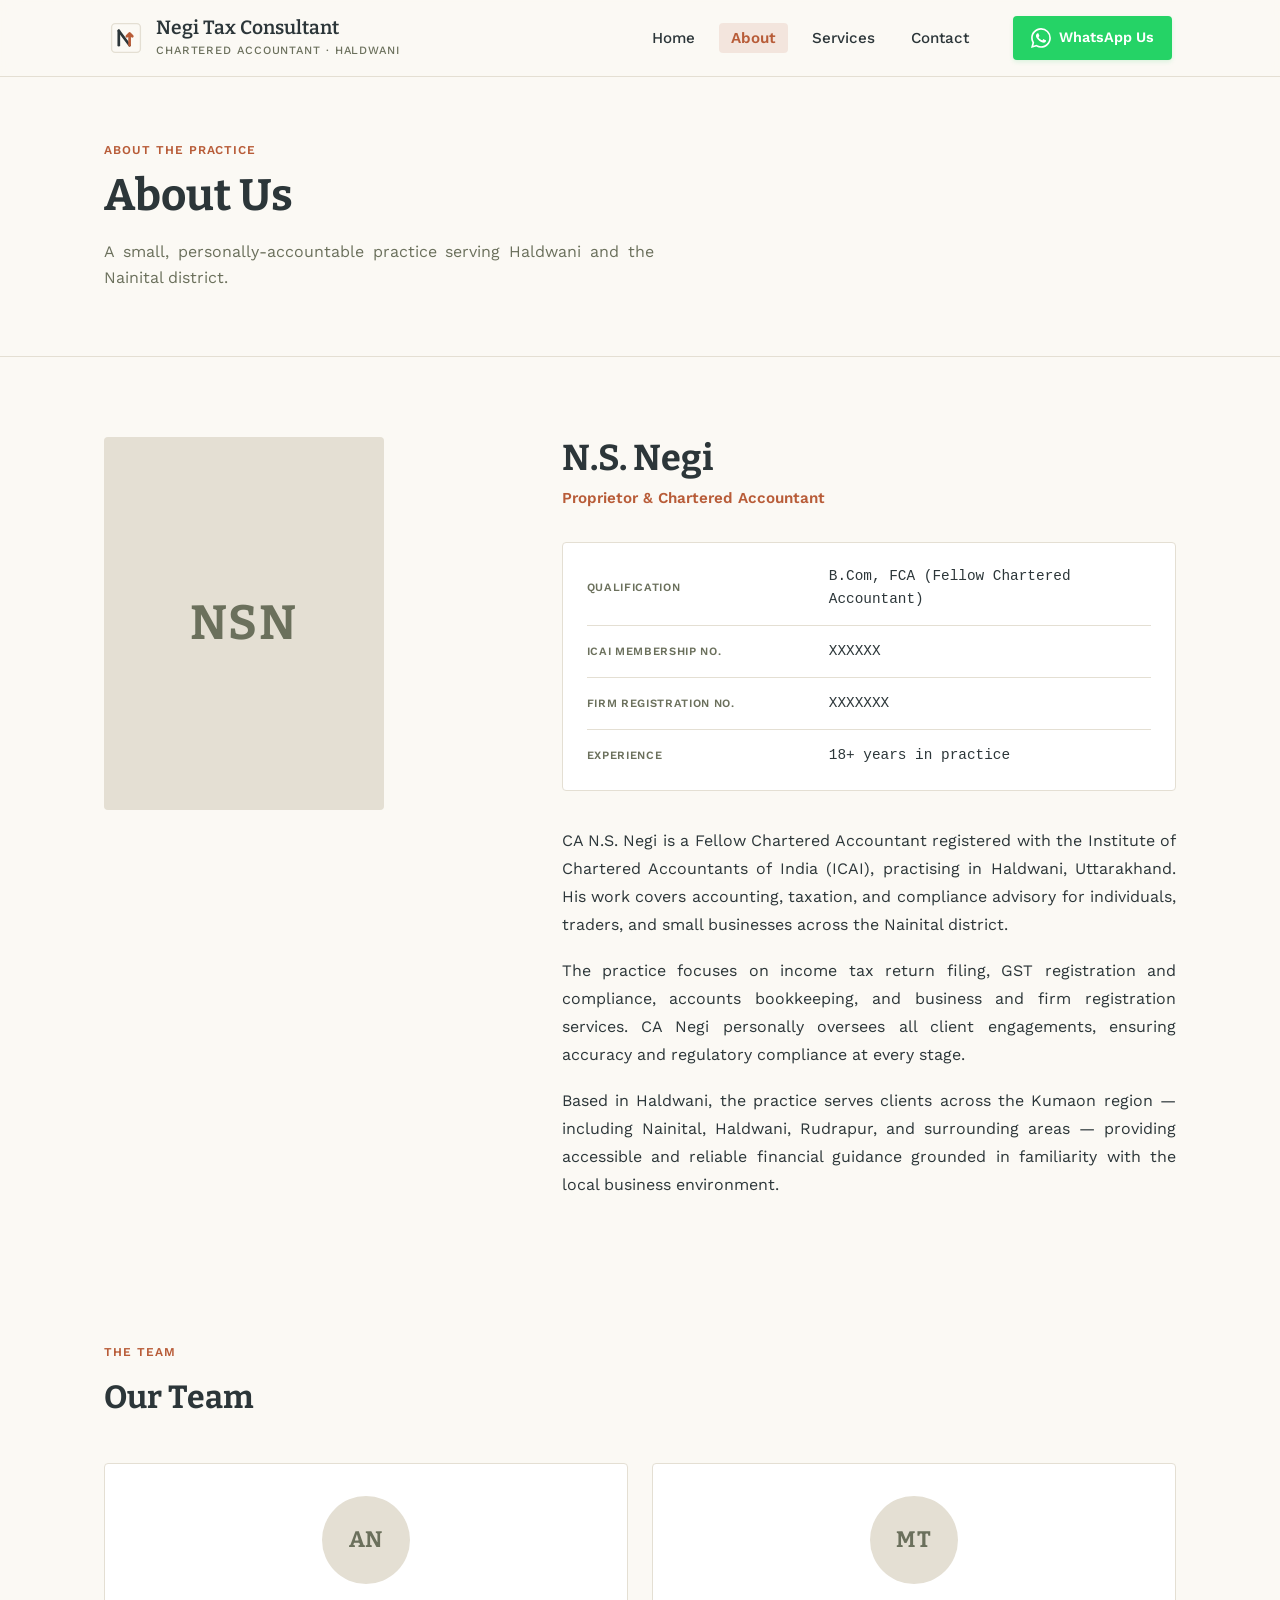
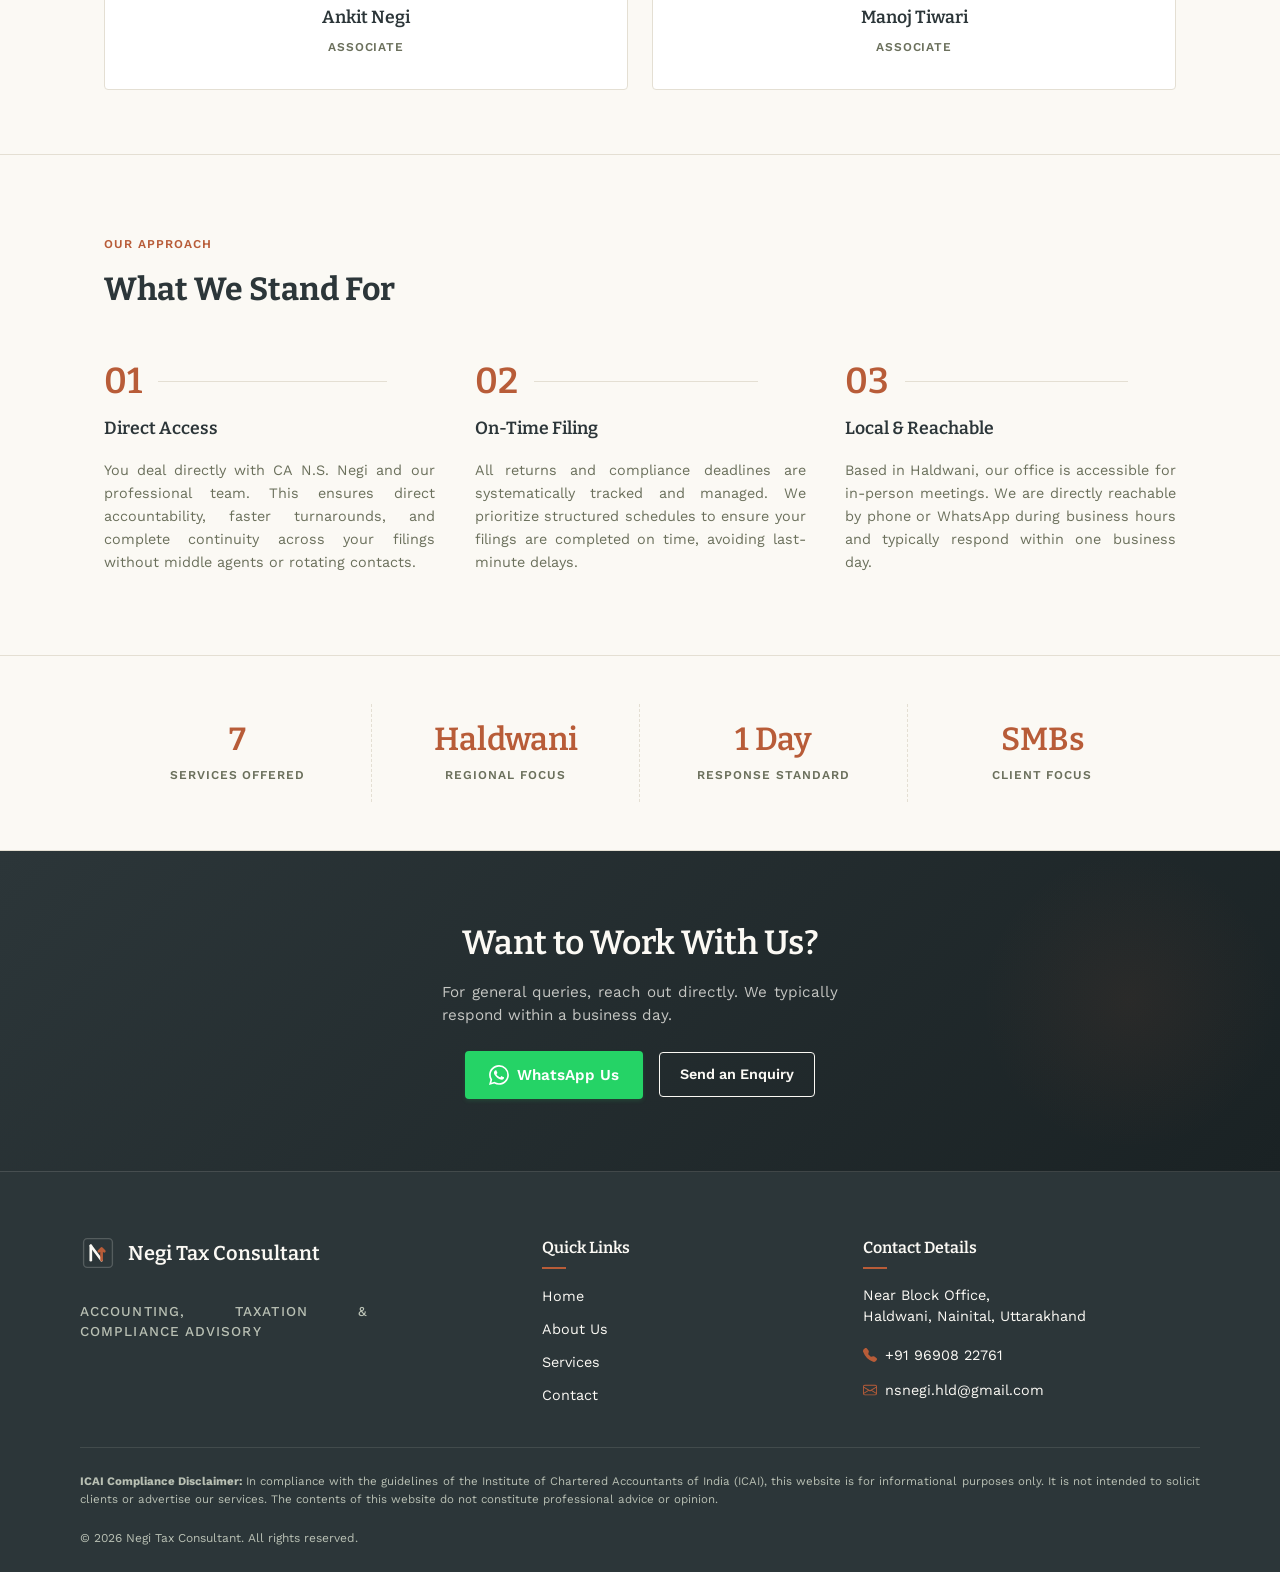
==== about.html @ 6f7b7d50 "updated code-2" ====
<!DOCTYPE html>
<html lang="en">
<head>
  <meta charset="UTF-8">
  <meta name="viewport" content="width=device-width, initial-scale=1.0">
  <title>About Us | Negi Tax Consultant Haldwani</title>
  <meta name="description" content="Meet CA N.S. Negi and the team at Negi Tax Consultant, providing reliable financial and tax expertise in Uttarakhand.">
  <link rel="icon" type="image/png" href="assets/logo/logo.png">
  <link rel="stylesheet" href="css/style.css">
  <link rel="stylesheet" href="css/about.css">
</head>
<body>
  <!-- Header Placeholder with no-JS fallback -->
  <div id="header-placeholder">
    <header class="fallback-header">
      <div class="nav-inner">
        <a href="index.html" class="brand">
          <svg class="brand-logo" xmlns="http://www.w3.org/2000/svg" viewBox="0 0 40 40" aria-hidden="true">
            <rect x="4" y="4" width="32" height="32" rx="4" fill="none" stroke="var(--color-border)" stroke-width="1.5"/>
            <path d="M12 28V12" stroke="var(--color-ink)" stroke-width="3" stroke-linecap="round"/>
            <path d="M12 12L24 28" stroke="var(--color-ink)" stroke-width="3" stroke-linecap="round"/>
            <path d="M24 28V15M24 15L21 18M24 15L27 18" stroke="var(--color-accent)" stroke-width="3" stroke-linecap="round" stroke-linejoin="round"/>
          </svg>
          <div class="brand-text">
            <span class="brand-name">Negi Tax Consultant</span>
            <span class="brand-tagline">Chartered Accountant &middot; Haldwani</span>
          </div>
        </a>
        <nav>
          <a href="contact.html">Contact Us</a>
        </nav>
      </div>
    </header>
  </div>

  <main>

    <!-- ════════════════════════════════════════
         Page Header — About Us
         PRD: PRD-about-page-header-section.md
    ════════════════════════════════════════ -->
    <section class="page-header">
      <div class="page-header-inner">
        <span class="page-header-eyebrow">About the Practice</span>
        <h1 class="page-header-title">About Us</h1>
        <p class="page-header-lead">
          A small, personally-accountable practice serving Haldwani and the Nainital district.
        </p>
      </div>
    </section>

    <!-- ════════════════════════════════════════
         CA Profile Section
         PRD: PRD-ca-profile-section.md
         NOTE: Fields marked PLACEHOLDER must be replaced
               with confirmed data from N.S. Negi before launch.
    ════════════════════════════════════════ -->
    <section class="ca-profile">
      <div class="ca-profile-inner">

        <!-- ── Visual column ── -->
        <div class="ca-profile-visual">
          <!--
            PLACEHOLDER: Replace this avatar with an actual photo of N.S. Negi.
            Photo specs: portrait orientation, minimum 560×740px recommended.
            When a photo is available, replace the div below with:
            <img src="assets/images/ns-negi.jpg" alt="CA N.S. Negi, Proprietor — Negi Tax Consultant" class="ca-profile-photo">
          -->
          <div class="ca-profile-avatar" aria-label="N.S. Negi — Chartered Accountant">
            <span class="ca-avatar-initials">NSN</span>
          </div>
        </div>

        <!-- ── Content column ── -->
        <div class="ca-profile-content">

          <h2 class="ca-profile-name" id="ca-profile-name">N.S. Negi</h2>
          <p class="ca-profile-role" id="ca-profile-role">Proprietor &amp; Chartered Accountant</p>

          <!-- Credentials card (structured definition list per PRD §4) -->
          <!-- PLACEHOLDER: All values below are dummy — replace with real confirmed data from N.S. Negi before launch -->
          <dl class="ca-credentials">
            <div class="ca-credential-row">
              <dt>Qualification</dt>
              <!-- PLACEHOLDER: Confirm FCA (Fellow) vs. ACA (Associate) — legally distinct -->
              <dd id="ca-credential-qualification">B.Com, FCA (Fellow Chartered Accountant)</dd>
            </div>
            <div class="ca-credential-row">
              <dt>ICAI Membership No.</dt>
              <!-- PLACEHOLDER: Replace with real ICAI membership number — do not launch with this dummy value -->
              <dd id="ca-credential-membership">XXXXXX</dd>
            </div>
            <div class="ca-credential-row" id="ca-credential-frn-row">
              <dt>Firm Registration No.</dt>
              <!-- PLACEHOLDER: Confirm whether FRN applies — omit this entire row if the practice does not have one -->
              <dd id="ca-credential-frn">XXXXXXX</dd>
            </div>
            <div class="ca-credential-row">
              <dt>Experience</dt>
              <!-- PLACEHOLDER: Confirm exact years in practice -->
              <dd id="ca-credential-experience">18+ years in practice</dd>
            </div>
          </dl>

          <!-- Bio — 2–3 paragraphs -->
          <!-- PLACEHOLDER: Bio below is a structural placeholder. Replace with real content written or approved by N.S. Negi before launch (PRD §3.2 and §7) -->
          <div class="ca-profile-bio" id="ca-profile-bio-container">
            <p>CA N.S. Negi is a Fellow Chartered Accountant registered with the Institute of Chartered Accountants of India (ICAI), practising in Haldwani, Uttarakhand. His work covers accounting, taxation, and compliance advisory for individuals, traders, and small businesses across the Nainital district.</p>
            <p>The practice focuses on income tax return filing, GST registration and compliance, accounts bookkeeping, and business and firm registration services. CA Negi personally oversees all client engagements, ensuring accuracy and regulatory compliance at every stage.</p>
            <p>Based in Haldwani, the practice serves clients across the Kumaon region — including Nainital, Haldwani, Rudrapur, and surrounding areas — providing accessible and reliable financial guidance grounded in familiarity with the local business environment.</p>
          </div>

        </div><!-- /.ca-profile-content -->
      </div><!-- /.ca-profile-inner -->
    </section>

    <!-- ════════════════════════════════════════
         Team Section
         PRD: PRD-team-section.md
         NOTE: Area-of-focus lines omitted until confirmed by N.S. Negi.
               Phone numbers deliberately excluded — live on Contact page only.
               Replace initials avatars with real photos when available.
    ════════════════════════════════════════ -->
    <section class="team">
      <div class="team-inner">

        <!-- Section heading -->
        <div class="section-head">
          <span class="team-eyebrow">The Team</span>
          <h2 class="team-title">Our Team</h2>
        </div>

        <!-- Team cards grid -->
        <div class="team-grid" id="about-team-grid">

          <!-- Card: Ankit Negi -->
          <div class="team-member-card">
            <!--
              PLACEHOLDER: Replace avatar with photo of Ankit Negi when available.
              Recommended size: 200×200px minimum, square crop.
            -->
            <div class="team-avatar" aria-label="Ankit Negi">
              <span class="team-avatar-initials">AN</span>
            </div>
            <h3 class="team-member-name">Ankit Negi</h3>
            <p class="team-member-role">Associate</p>
            <!--
              PLACEHOLDER: Uncomment and fill in when area-of-focus is confirmed by N.S. Negi.
              <p class="team-member-focus">GST Filings &amp; Returns</p>
            -->
          </div>

          <!-- Card: Manoj Tiwari -->
          <div class="team-member-card">
            <!--
              PLACEHOLDER: Replace avatar with photo of Manoj Tiwari when available.
              Recommended size: 200×200px minimum, square crop.
            -->
            <div class="team-avatar" aria-label="Manoj Tiwari">
              <span class="team-avatar-initials">MT</span>
            </div>
            <h3 class="team-member-name">Manoj Tiwari</h3>
            <p class="team-member-role">Associate</p>
            <!--
              PLACEHOLDER: Uncomment and fill in when area-of-focus is confirmed by N.S. Negi.
              <p class="team-member-focus">Accounts &amp; Bookkeeping</p>
            -->
          </div>

        </div><!-- /.team-grid -->
      </div><!-- /.team-inner -->
    </section>

    <!-- ════════════════════════════════════════
         What We Stand For Section
         PRD: PRD-what-we-stand-for-section.md
         NOTE: Defaulting to 3 points as approved.
               Point 4 held pending confirmation.
    ════════════════════════════════════════ -->
    <section class="stand-for reveal">
      <div class="stand-for-inner">
        <div class="section-head">
          <span class="stand-for-eyebrow">Our Approach</span>
          <h2 class="stand-for-title">What We Stand For</h2>
        </div>

        <div class="stand-for-grid reveal-group">
          <div class="stand-for-item reveal-item">
            <span class="stand-for-number">01</span>
            <h3 class="stand-for-item-title">Direct Access</h3>
            <p class="stand-for-item-desc">You deal directly with CA N.S. Negi and our professional team. This ensures direct accountability, faster turnarounds, and complete continuity across your filings without middle agents or rotating contacts.</p>
          </div>
          <div class="stand-for-item reveal-item">
            <span class="stand-for-number">02</span>
            <h3 class="stand-for-item-title">On-Time Filing</h3>
            <p class="stand-for-item-desc">All returns and compliance deadlines are systematically tracked and managed. We prioritize structured schedules to ensure your filings are completed on time, avoiding last-minute delays.</p>
          </div>
          <div class="stand-for-item reveal-item">
            <span class="stand-for-number">03</span>
            <h3 class="stand-for-item-title">Local &amp; Reachable</h3>
            <p class="stand-for-item-desc">Based in Haldwani, our office is accessible for in-person meetings. We are directly reachable by phone or WhatsApp during business hours and typically respond within one business day.</p>
          </div>
        </div>
      </div>
    </section>

    <!-- ════════════════════════════════════════
         Credentials / Trust Strip (Extended)
         PRD: PRD-about-credentials-strip-section.md
         NOTE: Replaced redundant landing-page stats with distinct local/process metrics.
    ════════════════════════════════════════ -->
    <section class="credentials-extended reveal-group">
      <h2 class="sr-only">Our Services and Coverage</h2>
      <div class="credentials-inner">
        <div class="credentials-grid">
          <div class="credential-item reveal-item">
            <span class="credential-value">7</span>
            <span class="credential-caption">Services Offered</span>
          </div>
          <div class="credential-item reveal-item">
            <span class="credential-value">Haldwani</span>
            <span class="credential-caption">Regional Focus</span>
          </div>
          <div class="credential-item reveal-item">
            <span class="credential-value">1 Day</span>
            <span class="credential-caption">Response Standard</span>
          </div>
          <div class="credential-item reveal-item">
            <span class="credential-value">SMBs</span>
            <span class="credential-caption">Client Focus</span>
          </div>
        </div>
      </div>
    </section>

    <!-- ════════════════════════════════════════
         CTA Banner Section
         PRD: PRD-about-cta-banner-section.md
         NOTE: Contextual heading for About page, sharing core styling.
    ════════════════════════════════════════ -->
    <section class="cta-banner reveal">
      <div class="cta-banner-inner">
        <h2 class="cta-banner-title">Want to Work With Us?</h2>
        <p class="cta-banner-support">For general queries, reach out directly. We typically respond within a business day.</p>
        <div class="cta-banner-actions">
          <a href="https://wa.me/919690822761" class="btn-whatsapp cta-banner-whatsapp" target="_blank" rel="noopener">
            <svg xmlns="http://www.w3.org/2000/svg" width="20" height="20" fill="currentColor" viewBox="0 0 16 16" aria-hidden="true">
              <path d="M13.601 2.326A7.85 7.85 0 0 0 7.994 0C3.627 0 .068 3.558.064 7.926c0 1.399.366 2.76 1.057 3.965L0 16l4.204-1.102a7.9 7.9 0 0 0 3.79.965h.004c4.368 0 7.926-3.558 7.93-7.93A7.9 7.9 0 0 0 13.6 2.326zM7.994 14.521a6.6 6.6 0 0 1-3.356-.92l-.24-.144-2.494.654.666-2.433-.156-.251a6.56 6.56 0 0 1-1.007-3.505c0-3.626 2.957-6.584 6.591-6.584a6.56 6.56 0 0 1 4.66 1.931 6.56 6.56 0 0 1 1.928 4.66c-.004 3.639-2.961 6.592-6.592 6.592m3.615-4.934c-.197-.099-1.17-.578-1.353-.646-.182-.065-.315-.099-.445.099-.133.197-.513.646-.627.775-.114.133-.232.148-.43.05-.197-.1-.836-.308-1.592-.985-.59-.525-.985-1.175-1.103-1.372-.114-.198-.011-.304.088-.403.087-.088.197-.232.296-.346.1-.114.133-.198.198-.33.065-.134.034-.248-.015-.347-.05-.099-.445-1.076-.612-1.47-.16-.389-.323-.335-.445-.34-.114-.007-.247-.007-.38-.007a.73.73 0 0 0-.529.247c-.182.198-.691.677-.691 1.654s.71 1.916.81 2.049c.098.133 1.394 2.132 3.383 2.992.47.205.84.326 1.129.418.475.152.904.129 1.246.08.38-.058 1.171-.48 1.338-.943.164-.464.164-.86.114-.943-.049-.084-.182-.133-.38-.232"/>
            </svg>
            <span>WhatsApp Us</span>
          </a>
          <a href="contact.html" class="btn-secondary btn-outline-light cta-banner-enquiry">
            Send an Enquiry
          </a>
        </div>
      </div>
    </section>

  </main>

  <!-- Footer Placeholder with no-JS fallback -->
  <div id="footer-placeholder">
    <footer class="fallback-footer">
      <div class="footer-inner">
        <div class="footer-grid">
          <div class="footer-col footer-col-brand">
            <div class="footer-brand-title">
              <svg class="brand-logo" xmlns="http://www.w3.org/2000/svg" viewBox="0 0 40 40" aria-hidden="true">
                <rect x="4" y="4" width="32" height="32" rx="4" fill="none" stroke="rgba(251, 249, 244, 0.2)" stroke-width="1.5"/>
                <path d="M12 28V12" stroke="var(--color-bg)" stroke-width="3" stroke-linecap="round"/>
                <path d="M12 12L24 28" stroke="var(--color-bg)" stroke-width="3" stroke-linecap="round"/>
                <path d="M24 28V15M24 15L21 18M24 15L27 18" stroke="var(--color-accent)" stroke-width="3" stroke-linecap="round" stroke-linejoin="round"/>
              </svg>
              <span class="brand-name">Negi Tax Consultant</span>
            </div>
            <p class="brand-tagline">Accounting, Taxation &amp; Compliance Advisory</p>
          </div>
          <div class="footer-col footer-col-contact">
            <address class="footer-address">
              <a href="https://www.google.com/maps/search/?api=1&query=Near+Block+Office+Haldwani+Nainital+Uttarakhand" 
                 target="_blank" 
                 rel="noopener" 
                 class="footer-map-link"
                 title="Open Location in Google Maps">
                Near Block Office, Haldwani, Nainital, Uttarakhand
              </a><br>
              Phone: <a href="tel:+919690822761">+91 96908 22761</a><br>
              Email: <a href="mailto:nsnegi.hld@gmail.com">nsnegi.hld@gmail.com</a>
            </address>
          </div>
        </div>
        <hr class="footer-divider">
        <div class="footer-bottom">
          <div class="footer-disclaimer">
            <p><strong>ICAI Compliance Disclaimer:</strong> In compliance with the guidelines of the Institute of Chartered Accountants of India (ICAI), this website is for informational purposes only. It is not intended to solicit clients or advertise our services. The contents of this website do not constitute professional advice or opinion.</p>
          </div>
          <div class="footer-copyright">
            <p>&copy; <span class="dynamic-year">2026</span> Negi Tax Consultant. All rights reserved.</p>
          </div>
        </div>
      </div>
    </footer>
  </div>

  <!-- Runtime Component Injection & Behavior -->
  <script src="data/site-data.js"></script>
  <script src="js/components.js"></script>
  <script src="js/nav.js"></script>
  <script src="js/scroll-reveal.js"></script>
  <script src="js/about.js"></script>
</body>
</html>
---- css/style.css ----
@import url('https://fonts.googleapis.com/css2?family=Bitter:ital,wght@0,400;0,600;1,400&family=Work+Sans:wght@400;500;600;700&display=swap');

/* ==========================================================================
   Design System Tokens (CSS Variables)
   ========================================================================== */
:root {
  /* Colors */
  --color-ink: #2C3639;
  --color-bg: #FBF9F4;
  --color-accent: #B85C38;
  --color-secondary: #6B705C;
  --color-surface: #FFFFFF;
  --color-border: #E4DFD3;
  --color-success: #3E7C5C;
  --color-error: #B3261E;
  --color-whatsapp: #25D366;
  --color-whatsapp-hover: #1DA851;

  /* Fonts */
  --font-headings: 'Bitter', Georgia, serif;
  --font-body: 'Work Sans', system-ui, -apple-system, sans-serif;

  /* Layout */
  --max-width: 1120px;
  --header-height: 76px;
  --border-radius: 4px;
  --transition-speed: 0.25s;
}

/* ==========================================================================
   Base resets
   ========================================================================== */
*, *::before, *::after {
  box-sizing: border-box;
  margin: 0;
  padding: 0;
}

html {
  scroll-behavior: smooth;
}

body {
  font-family: var(--font-body);
  background-color: var(--color-bg);
  color: var(--color-ink);
  line-height: 1.6;
  -webkit-font-smoothing: antialiased;
  -moz-osx-font-smoothing: grayscale;
}

p {
  text-align: justify;
  text-justify: inter-word;
}

/* ==========================================================================
   Accessibility & General Utils
   ========================================================================== */
/* Interactive elements focus states */
a:focus-visible,
button:focus-visible,
input:focus-visible,
textarea:focus-visible,
select:focus-visible {
  outline: 2px solid var(--color-accent);
  outline-offset: 4px;
}

/* Screen reader only utility class */
.sr-only {
  position: absolute;
  width: 1px;
  height: 1px;
  padding: 0;
  margin: -1px;
  overflow: hidden;
  clip: rect(0, 0, 0, 0);
  white-space: nowrap;
  border: 0;
}

/* Respect user prefers-reduced-motion settings */
@media (prefers-reduced-motion: reduce) {
  html {
    scroll-behavior: auto;
  }
  *, *::before, *::after {
    animation-delay: -1ms !important;
    animation-duration: 1ms !important;
    animation-iteration-count: 1 !important;
    background-attachment: initial !important;
    scroll-behavior: auto !important;
    transition-duration: 0s !important;
    transition-delay: 0s !important;
  }
}

/* ==========================================================================
   Header Component Styles
   ========================================================================== */
#header-placeholder {
  position: sticky;
  top: 0;
  left: 0;
  right: 0;
  z-index: 1000;
}

header {
  background-color: rgba(251, 249, 244, 0.92); /* var(--color-bg) at 92% */
  backdrop-filter: blur(8px);
  -webkit-backdrop-filter: blur(8px);
  border-bottom: 1px solid var(--color-border);
  transition: background-color var(--transition-speed) ease, border-color var(--transition-speed) ease;
}

header.scrolled {
  box-shadow: 0 4px 12px rgba(44, 54, 57, 0.05);
}

.nav-inner {
  max-width: var(--max-width);
  margin: 0 auto;
  padding: 14px 28px;
  display: flex;
  justify-content: space-between;
  align-items: center;
  min-height: var(--header-height);
}

/* Brand Link */
.brand {
  text-decoration: none;
  display: flex;
  align-items: center;
  gap: 12px;
  color: var(--color-ink);
  outline-offset: 6px;
}

.brand-logo {
  width: 36px;
  height: 36px;
  flex-shrink: 0;
}

.brand-text {
  display: flex;
  flex-direction: column;
}

.brand-name {
  font-family: var(--font-headings);
  font-weight: 600;
  font-size: 1.2rem;
  line-height: 1.25;
}

.brand-tagline {
  font-family: var(--font-body);
  font-size: 0.7rem;
  text-transform: uppercase;
  letter-spacing: 0.08em;
  color: var(--color-secondary);
  margin-top: 2px;
  font-weight: 500;
}

/* Navigation Menu */
.nav-menu {
  display: flex;
  align-items: center;
  gap: 32px;
}

.nav-links {
  list-style: none;
  display: flex;
  gap: 12px;
}

.nav-link {
  text-decoration: none;
  font-size: 0.95rem;
  font-weight: 500;
  color: var(--color-ink);
  transition: color var(--transition-speed) ease, 
              background-color var(--transition-speed) ease, 
              opacity var(--transition-speed) ease;
  position: relative;
  padding: 6px 12px;
  border-radius: var(--border-radius);
}

.nav-link:hover {
  color: var(--color-accent);
  background-color: rgba(184, 92, 56, 0.06);
}

.nav-link.active {
  color: var(--color-accent);
  background-color: rgba(184, 92, 56, 0.12);
  font-weight: 600;
}

/* Sibling muting on hover (desktop only) */
@media (hover: hover) {
  .nav-links:hover .nav-link {
    opacity: 0.6;
  }
  .nav-links .nav-link:hover {
    opacity: 1;
  }
}

/* WhatsApp CTA Button */
.btn-whatsapp {
  display: inline-flex;
  align-items: center;
  gap: 8px;
  background-color: var(--color-whatsapp);
  color: #FFFFFF;
  text-decoration: none;
  font-weight: 600;
  font-size: 0.9rem;
  padding: 10px 18px;
  border-radius: var(--border-radius);
  box-shadow: 0 2px 4px rgba(37, 211, 102, 0.15);
  position: relative;
  overflow: hidden;
  animation: whatsapp-pulse 2s infinite;
  transition: background-color var(--transition-speed) ease, 
              transform var(--transition-speed) ease, 
              box-shadow var(--transition-speed) ease;
}

.btn-whatsapp svg {
  display: block;
  transition: transform 0.3s ease;
}

.btn-whatsapp::before {
  content: '';
  position: absolute;
  top: 0;
  left: -150%;
  width: 50%;
  height: 100%;
  background: linear-gradient(
    to right,
    rgba(255, 255, 255, 0) 0%,
    rgba(255, 255, 255, 0.3) 50%,
    rgba(255, 255, 255, 0) 100%
  );
  transform: skewX(-25deg);
  pointer-events: none;
  animation: whatsapp-shimmer 6s infinite;
}

.btn-whatsapp:hover {
  background-color: var(--color-whatsapp-hover);
  box-shadow: 0 4px 12px rgba(37, 211, 102, 0.35);
  animation: none; /* Stops the pulsing highlight on hover */
}

.btn-whatsapp:hover svg {
  transform: rotate(15deg) scale(1.1);
}

.btn-whatsapp:active {
  transform: translateY(1px);
}

/* Primary Button Styling */
.btn-primary {
  display: inline-flex;
  align-items: center;
  justify-content: center;
  background-color: var(--color-ink); /* dark ink background */
  color: var(--color-bg); /* cream text */
  border: 1px solid var(--color-ink);
  font-family: var(--font-body);
  font-weight: 600;
  font-size: 0.95rem;
  padding: 12px 24px;
  border-radius: var(--border-radius);
  text-decoration: none;
  transition: background-color var(--transition-speed) ease, 
              color var(--transition-speed) ease,
              transform 150ms ease,
              box-shadow var(--transition-speed) ease;
  cursor: pointer;
  box-sizing: border-box;
}

.btn-primary:hover {
  background-color: var(--color-accent); /* terracotta on hover */
  border-color: var(--color-accent);
  color: var(--color-bg);
  transform: translateY(-2px);
  box-shadow: 0 4px 12px rgba(184, 92, 56, 0.2);
}

.btn-primary:active {
  transform: translateY(1px);
}

/* Secondary / Outlined Button Styling */
.btn-secondary {
  display: inline-flex;
  align-items: center;
  justify-content: center;
  background-color: transparent;
  color: var(--color-ink);
  border: 1px solid var(--color-ink);
  font-family: var(--font-body);
  font-weight: 600;
  font-size: 0.9rem;
  padding: 10px 20px;
  border-radius: var(--border-radius);
  text-decoration: none;
  transition: background-color var(--transition-speed) ease, 
              color var(--transition-speed) ease,
              transform 0.1s ease;
  cursor: pointer;
  box-sizing: border-box;
}

.btn-secondary:hover {
  background-color: var(--color-ink);
  color: var(--color-bg);
}

.btn-secondary:active {
  transform: translateY(1px);
}


/* WhatsApp Animations */
@keyframes whatsapp-pulse {
  0% {
    box-shadow: 0 0 0 0 rgba(37, 211, 102, 0.4);
  }
  70% {
    box-shadow: 0 0 0 8px rgba(37, 211, 102, 0);
  }
  100% {
    box-shadow: 0 0 0 0 rgba(37, 211, 102, 0);
  }
}

@keyframes whatsapp-shimmer {
  0% {
    left: -150%;
  }
  30% {
    left: 150%;
  }
  100% {
    left: 150%;
  }
}

/* Burger Toggle Button */
.burger {
  display: none;
  background: none;
  border: 1px solid var(--color-border);
  border-radius: var(--border-radius);
  cursor: pointer;
  width: 44px;
  height: 44px;
  padding: 0;
  display: none; /* Reset by media query */
  flex-direction: column;
  gap: 5px;
  justify-content: center;
  align-items: center;
  transition: border-color var(--transition-speed) ease;
}

.burger:hover {
  border-color: var(--color-secondary);
}

.burger-line {
  display: block;
  width: 20px;
  height: 2px;
  background-color: var(--color-ink);
  transition: transform 0.4s cubic-bezier(0.68, -0.6, 0.32, 1.6), opacity 0.3s ease;
}

/* Fallback Header (no-JS support) */
.fallback-header {
  border-bottom: 1px solid var(--color-border);
  background-color: var(--color-bg);
}

.fallback-header .nav-inner {
  padding: 14px 28px;
}

.fallback-header a {
  text-decoration: none;
  color: var(--color-ink);
  font-weight: 500;
}

.fallback-header a:hover {
  color: var(--color-accent);
}

/* ==========================================================================
   Responsive Navigation (<900px)
   ========================================================================== */
@media (max-width: 900px) {
  .nav-inner {
    padding: 14px 20px;
  }

  .burger {
    display: flex;
  }

  .nav-menu {
    position: absolute;
    top: 100%;
    left: 0;
    width: 100%;
    background-color: var(--color-bg);
    border-bottom: 1px solid var(--color-border);
    flex-direction: column;
    align-items: stretch;
    padding: 24px 20px;
    box-sizing: border-box;
    gap: 24px;
    
    /* Animation: slide & fade out by default */
    transform: translateY(-8px);
    opacity: 0;
    pointer-events: none;
    transition: transform var(--transition-speed) ease, opacity var(--transition-speed) ease;
    box-shadow: 0 8px 16px rgba(44, 54, 57, 0.06);
  }

  .nav-menu.open {
    transform: translateY(0);
    opacity: 1;
    pointer-events: auto;
  }

  .nav-links {
    flex-direction: column;
    gap: 16px;
  }

  .nav-links li {
    transform: translateX(24px);
    opacity: 0;
    transition: transform 0.4s cubic-bezier(0.16, 1, 0.3, 1), opacity 0.4s ease;
  }

  .nav-menu.open .nav-links li {
    transform: translateX(0);
    opacity: 1;
  }

  /* Staggered entrance delays when opening the menu */
  .nav-menu.open .nav-links li:nth-child(1) { transition-delay: 0.08s; }
  .nav-menu.open .nav-links li:nth-child(2) { transition-delay: 0.14s; }
  .nav-menu.open .nav-links li:nth-child(3) { transition-delay: 0.20s; }
  .nav-menu.open .nav-links li:nth-child(4) { transition-delay: 0.26s; }

  .nav-link {
    font-size: 1.05rem;
    padding: 8px 0;
    display: block;
    border-bottom: 1px solid rgba(228, 223, 211, 0.4);
    border-radius: 0;
  }

  /* Active Indicator on Mobile */
  .nav-link.active {
    color: var(--color-accent);
    font-weight: 600;
    background-color: transparent;
    border-left: 3px solid var(--color-accent);
    border-bottom: 1px solid rgba(228, 223, 211, 0.4);
    padding-left: 12px;
  }

  /* WhatsApp CTA Mobile Entry animation */
  .nav-menu .nav-cta {
    transform: translateX(24px);
    opacity: 0;
    transition: transform 0.4s cubic-bezier(0.16, 1, 0.3, 1), opacity 0.4s ease, background-color var(--transition-speed) ease;
  }

  .nav-menu.open .nav-cta {
    transform: translateX(0);
    opacity: 1;
    transition-delay: 0.32s;
  }

  .nav-menu .btn-whatsapp {
    justify-content: center;
    width: 100%;
    font-size: 1rem;
    padding: 12px 18px;
  }

  /* Hamburger transform to X symbol when menu is open */
  .burger.open .burger-line:nth-child(1) {
    transform: translateY(7px) rotate(45deg);
  }

  .burger.open .burger-line:nth-child(2) {
    opacity: 0;
  }

  .burger.open .burger-line:nth-child(3) {
    transform: translateY(-7px) rotate(-45deg);
  }
}

/* ==========================================================================
   Footer Component Styles
   ========================================================================== */
.site-footer,
.fallback-footer {
  background-color: var(--color-ink); /* #2C3639 */
  color: var(--color-bg); /* #FBF9F4 */
  padding: 64px 28px 24px 28px;
  font-family: var(--font-body);
}

.site-footer a,
.fallback-footer a {
  color: var(--color-bg);
  text-decoration: none;
  transition: color var(--transition-speed) ease;
}

.site-footer a:hover,
.fallback-footer a:hover {
  color: var(--color-accent);
}

.footer-inner {
  max-width: var(--max-width);
  margin: 0 auto;
  display: flex;
  flex-direction: column;
}

.footer-grid {
  display: grid;
  grid-template-columns: 1.5fr 1fr 1.2fr;
  gap: 40px;
  margin-bottom: 40px;
}

.footer-col {
  display: flex;
  flex-direction: column;
  gap: 16px;
}

.footer-brand-title {
  display: flex;
  align-items: center;
  gap: 12px;
  color: var(--color-bg); /* cream text in dark footer */
  margin-bottom: 12px;
}

.footer-col-brand .brand-name {
  font-family: var(--font-headings);
  font-weight: 600;
  font-size: 1.25rem;
  line-height: 1.2;
}

.footer-col-brand .brand-tagline {
  font-size: 0.85rem;
  color: #B9C0B4; /* muted warm grey */
  line-height: 1.5;
  max-width: 32ch;
}

.footer-col-title {
  font-family: var(--font-headings);
  font-weight: 600;
  font-size: 1rem;
  color: var(--color-bg);
  position: relative;
  padding-bottom: 8px;
}

.footer-col-title::after {
  content: '';
  position: absolute;
  left: 0;
  bottom: 0;
  width: 24px;
  height: 2px;
  background-color: var(--color-accent);
}

.footer-nav {
  display: flex;
  flex-direction: column;
  gap: 10px;
  font-size: 0.9rem;
}

.footer-address {
  font-style: normal;
  font-size: 0.9rem;
  color: #B9C0B4;
  line-height: 1.5;
}

.footer-address .address-line {
  display: block;
}

.footer-map-link {
  text-decoration: none;
  color: inherit;
  transition: color var(--transition-speed) ease;
}

.footer-map-link:hover {
  color: var(--color-accent);
}

.footer-contact-info {
  display: flex;
  flex-direction: column;
  gap: 12px;
}

.contact-link {
  display: flex;
  align-items: center;
  gap: 8px;
  font-size: 0.9rem;
}

.contact-link svg {
  color: var(--color-accent);
}

.footer-divider {
  border: 0;
  border-top: 1px solid rgba(251, 249, 244, 0.1);
  margin: 0 0 24px 0;
}

.footer-bottom {
  display: flex;
  flex-direction: column;
  gap: 20px;
}

.footer-disclaimer {
  font-size: 0.72rem;
  color: #B9C0B4;
  line-height: 1.6;
}

.footer-copyright {
  font-size: 0.75rem;
  color: #B9C0B4;
}

/* Fallback Footer Styling (simplified view) */
.fallback-footer {
  text-align: left;
}

/* Responsive Adaptations */
@media (max-width: 900px) {
  .site-footer,
  .fallback-footer {
    padding: 48px 20px 20px 20px;
  }

  .footer-grid {
    grid-template-columns: 1fr 1fr;
    gap: 32px;
  }
}

@media (max-width: 600px) {
  .footer-grid {
    grid-template-columns: 1fr;
    gap: 28px;
  }

  .footer-divider {
    margin-bottom: 20px;
  }
}

/* ==========================================================================
   Motion Design & Animations Spec
   ========================================================================== */

/* Scroll Reveal base styles (only if JS is enabled) */
.js-enabled .reveal {
  opacity: 0;
  transform: translateY(16px);
  transition: opacity 0.6s cubic-bezier(0.16, 1, 0.3, 1),
              transform 0.6s cubic-bezier(0.16, 1, 0.3, 1);
  will-change: opacity, transform;
}

.js-enabled .reveal.revealed {
  opacity: 1;
  transform: translateY(0);
}

/* Staggered lists / group reveal items */
.js-enabled .reveal-group .reveal-item {
  opacity: 0;
  transform: translateY(16px);
  transition: opacity 0.6s cubic-bezier(0.16, 1, 0.3, 1),
              transform 0.6s cubic-bezier(0.16, 1, 0.3, 1);
  will-change: opacity, transform;
}

.js-enabled .reveal-group .reveal-item.revealed {
  opacity: 1;
  transform: translateY(0);
}

/* Buttons / CTAs hover states (Slight lift) */
.btn-whatsapp,
.btn-primary,
.btn-secondary,
.hero-cta {
  transition: background-color var(--transition-speed) ease, 
              transform 150ms ease, 
              box-shadow var(--transition-speed) ease;
}

.btn-whatsapp:hover,
.btn-primary:hover,
.btn-secondary:hover,
.hero-cta:hover {
  transform: translateY(-2px);
}

.btn-whatsapp:active,
.btn-primary:active,
.btn-secondary:active,
.hero-cta:active {
  transform: translateY(1px);
}


/* ==========================================================================
   Prefers-Reduced-Motion Accessibility Trigger (Mandatory)
   ========================================================================== */
@media (prefers-reduced-motion: reduce) {
  .js-enabled .reveal,
  .js-enabled .reveal-group .reveal-item {
    opacity: 1 !important;
    transform: none !important;
    transition: none !important;
  }
  
  * {
    animation-delay: -1ms !important;
    animation-duration: 0.01ms !important;
    animation-iteration-count: 1 !important;
    background-attachment: initial !important;
    scroll-behavior: auto !important;
    transition-delay: 0s !important;
    transition-duration: 0.01ms !important;
  }
}

/* ==========================================================================
   Back to Top Button Styling
   ========================================================================== */
.back-to-top {
  position: fixed;
  bottom: 28px;
  right: 28px;
  width: 44px;
  height: 44px;
  border-radius: 50%;
  background-color: var(--color-ink);
  color: var(--color-bg);
  border: 1px solid rgba(228, 223, 211, 0.15);
  display: flex;
  justify-content: center;
  align-items: center;
  cursor: pointer;
  opacity: 0;
  visibility: hidden;
  transform: scale(0.8) translateY(8px);
  transition: opacity 0.3s ease, 
              visibility 0.3s ease, 
              transform 0.3s cubic-bezier(0.16, 1, 0.3, 1),
              background-color 0.2s ease,
              color 0.2s ease;
  z-index: 999;
  box-shadow: 0 4px 12px rgba(44, 54, 57, 0.15);
}

.back-to-top svg {
  display: block;
  width: 18px;
  height: 18px;
  transition: transform var(--transition-speed) ease;
}

.back-to-top.visible {
  opacity: 1;
  visibility: visible;
  transform: scale(1) translateY(0);
}

.back-to-top:hover {
  background-color: var(--color-accent);
  color: var(--color-bg);
  transform: scale(1.05) translateY(-2px);
  box-shadow: 0 6px 16px rgba(184, 92, 56, 0.25);
}

.back-to-top:hover svg {
  transform: translateY(-2px);
}

.back-to-top:active {
  transform: scale(0.95) translateY(0);
}

/* Adjust position for mobile viewports */
@media (max-width: 600px) {
  .back-to-top {
    bottom: 20px;
    right: 20px;
    width: 40px;
    height: 40px;
  }
}

/* ==========================================================================
   Shared Component: CTA Banner
   ========================================================================== */
.cta-banner {
  background: linear-gradient(135deg, #2C3639 0%, #1A2224 100%);
  position: relative;
  overflow: hidden;
  padding: 72px 28px;
  display: flex;
  justify-content: center;
  align-items: center;
  border-bottom: 1px solid rgba(228, 223, 211, 0.15); /* subtle transition divider before footer */
}

/* Subtle accent glow */
.cta-banner::after {
  content: '';
  position: absolute;
  top: 0;
  right: 0;
  width: 300px;
  height: 300px;
  background: radial-gradient(circle, rgba(184, 92, 56, 0.08) 0%, transparent 70%);
  pointer-events: none;
}

.cta-banner-inner {
  max-width: var(--max-width);
  width: 100%;
  margin: 0 auto;
  display: flex;
  flex-direction: column;
  align-items: center;
  text-align: center;
  gap: 16px;
}

.cta-banner-title {
  font-family: var(--font-headings);
  font-weight: 600;
  font-size: clamp(1.5rem, 3.2vw, 2.1rem);
  color: var(--color-bg); /* cream heading text */
  line-height: 1.25;
}

.cta-banner-support {
  font-family: var(--font-body);
  font-size: 0.95rem;
  color: rgba(251, 249, 244, 0.75); /* muted cream text */
  line-height: 1.5;
  max-width: 44ch;
  margin-bottom: 8px;
}

.cta-banner-actions {
  display: flex;
  justify-content: center;
  align-items: center;
  gap: 16px;
  width: 100%;
}

/* WhatsApp button specific tweaks inside CTA banner */
.cta-banner-whatsapp {
  padding: 12px 24px;
  font-size: 0.95rem;
}

/* Light Inverted Outlined Button */
.btn-outline-light {
  border: 1px solid var(--color-bg);
  color: var(--color-bg);
  background-color: transparent;
}

.btn-outline-light:hover {
  background-color: var(--color-bg);
  color: var(--color-ink);
}

.btn-outline-light:active {
  transform: translateY(1px);
}

/* ── Responsive overrides for shared CTA banner ── */
@media (max-width: 900px) {
  .cta-banner {
    padding: 64px 20px;
  }
}

@media (max-width: 600px) {
  .cta-banner {
    padding: 48px 20px;
  }

  .cta-banner-inner {
    gap: 12px;
  }

  .cta-banner-actions {
    flex-direction: column;
    align-items: stretch;
    gap: 12px;
  }

  .cta-banner-actions a {
    width: 100%;
    text-align: center;
    justify-content: center;
  }
}

/* ==========================================================================
   Shared Component: Page Header (reusable across subpages)
   ========================================================================== */
.page-header {
  background: var(--color-bg);                    /* Same as body — no heavy banner */
  padding: 64px 0;
  border-bottom: 1px solid var(--color-border);   /* Clean seam into section below */
  overflow: hidden;                               /* Prevent any child overflow */
}

.page-header-inner {
  max-width: var(--max-width);
  margin: 0 auto;
  padding: 0 24px;
  box-sizing: border-box;
  width: 100%;
}

/* Eyebrow — matches hero + services-preview eyebrow treatment */
.page-header-eyebrow {
  display: block;
  font-family: var(--font-body);          /* Work Sans */
  font-size: 0.75rem;
  font-weight: 600;
  text-transform: uppercase;
  letter-spacing: 0.08em;
  color: var(--color-accent);             /* Terracotta */
  margin-bottom: 10px;
}

/* H1 — deliberately smaller than landing-page Hero H1 (wayfinding, not marketing) */
.page-header-title {
  font-family: var(--font-headings);      /* Bitter */
  font-size: clamp(2rem, 3.5vw, 2.75rem);
  font-weight: 700;
  color: var(--color-ink);
  line-height: 1.2;
  margin-bottom: 16px;
}

/* Lead summary line */
.page-header-lead {
  font-family: var(--font-body);          /* Work Sans */
  font-size: 1rem;
  color: var(--color-secondary);
  max-width: 55ch;                        /* ~55 chars per line for readability */
  line-height: 1.65;
  text-align: justify;
  text-justify: inter-word;
}

/* ── Responsive: tablet ── */
@media (max-width: 768px) {
  .page-header {
    padding: 48px 0;
  }
}

/* ── Responsive: mobile ── */
@media (max-width: 480px) {
  .page-header {
    padding: 36px 0;
  }

  .page-header-inner {
    padding: 0 16px;
  }
}
---- css/about.css ----
/* ==========================================================================
   About Page Styles
   ========================================================================== */

/* --------------------------------------------------------------------------
   Page Header  (reusable pattern — about / services / contact)
   PRD: PRD-about-page-header-section.md §5, §7


/* --------------------------------------------------------------------------
   CA Profile Section
   PRD: PRD-ca-profile-section.md §5
   -------------------------------------------------------------------------- */

.ca-profile {
  background: var(--color-bg);
  padding: 80px 0;
  overflow: hidden;                  /* Prevent child grid from escaping */
}

.ca-profile-inner {
  max-width: var(--max-width);
  margin: 0 auto;
  padding: 0 24px;
  box-sizing: border-box;
  width: 100%;
  display: grid;
  /* fr units respect the gap automatically — % + gap > 100% causes overflow */
  grid-template-columns: 2fr 3fr;
  gap: 48px;
  align-items: start;
}

/* ── Visual column ── */
/* min-width: 0 stops grid children from overflowing their column track */
.ca-profile-visual {
  min-width: 0;
}

.ca-profile-avatar {
  width: 100%;
  max-width: 280px;
  aspect-ratio: 3 / 4;
  background: var(--color-border);
  border-radius: var(--border-radius);
  display: flex;
  align-items: center;
  justify-content: center;
}

.ca-profile-photo {
  width: 100%;
  max-width: 280px;
  aspect-ratio: 3 / 4;
  object-fit: cover;
  border-radius: var(--border-radius);
  display: block;
}

.ca-avatar-initials {
  font-family: var(--font-headings);
  font-size: 3rem;
  font-weight: 700;
  color: var(--color-secondary);
  letter-spacing: 0.05em;
}

/* ── Content column ── */
/* min-width: 0 prevents long words / monospace values from overflowing */
.ca-profile-content {
  min-width: 0;
}
.ca-profile-name {
  font-family: var(--font-headings);
  font-size: clamp(1.75rem, 3vw, 2.25rem);
  font-weight: 700;
  color: var(--color-ink);
  line-height: 1.2;
  margin-bottom: 6px;
}

.ca-profile-role {
  font-family: var(--font-body);
  font-size: 0.95rem;
  font-weight: 600;
  color: var(--color-accent);
  margin-bottom: 32px;
}

/* ── Credentials card ── */
.ca-credentials {
  background: var(--color-surface);
  border: 1px solid var(--color-border);
  border-radius: var(--border-radius);
  padding: 8px 24px;
  margin-bottom: 36px;
}

.ca-credential-row {
  display: grid;
  grid-template-columns: 1fr 1.4fr;
  gap: 12px;
  padding: 14px 0;
  border-bottom: 1px solid var(--color-border);
  align-items: center;
}

.ca-credential-row:last-child {
  border-bottom: none;
}

.ca-credentials dt {
  font-family: var(--font-body);
  font-size: 0.7rem;
  font-weight: 600;
  text-transform: uppercase;
  letter-spacing: 0.06em;
  color: var(--color-secondary);
}

.ca-credentials dd {
  font-family: 'Courier New', Courier, monospace;
  font-size: 0.9rem;
  font-weight: 500;
  color: var(--color-ink);
}

/* ── Bio ── */
.ca-profile-bio p {
  font-family: var(--font-body);
  font-size: 1rem;
  color: var(--color-ink);
  line-height: 1.75;
  width: 100%;                       /* Constrain to column, not a fixed ch value */
  max-width: 65ch;
  margin-bottom: 18px;
  text-align: justify;
  text-justify: inter-word;
  word-break: break-word;            /* Prevent long words causing overflow */
}

.ca-profile-bio p:last-child {
  margin-bottom: 0;
}

/* ── Responsive: large tablet (769px – 1024px) ── */
@media (max-width: 1024px) {
  .ca-profile-inner {
    gap: 36px;
  }
}

/* ── Responsive: tablet — single column at 900px and below ── */
@media (max-width: 900px) {
  .ca-profile-inner {
    grid-template-columns: 1fr;    /* Stack into single column */
    gap: 32px;
  }

  .ca-profile-visual {
    display: flex;
    justify-content: center;
  }

  .ca-profile-avatar,
  .ca-profile-photo {
    max-width: 220px;
    aspect-ratio: 1;
  }

  .ca-avatar-initials {
    font-size: 2.5rem;
  }

  .ca-profile-bio p {
    max-width: 100%;               /* Full width in single-column layout */
  }
}

/* ── Responsive: mobile ── */
@media (max-width: 480px) {
  .ca-profile {
    padding: 48px 0;
  }

  .ca-profile-inner {
    padding: 0 16px;
  }

  .ca-profile-avatar,
  .ca-profile-photo {
    max-width: 180px;
  }

  .ca-avatar-initials {
    font-size: 2rem;
  }

  .ca-credentials {
    padding: 8px 16px;
  }

  .ca-credential-row {
    grid-template-columns: 1fr;    /* Stack label above value on small screens */
    gap: 2px;
  }
}

/* --------------------------------------------------------------------------
   Team Section
   PRD: PRD-team-section.md §5
   -------------------------------------------------------------------------- */

.team {
  background: var(--color-bg);
  padding: 64px 0;
  overflow: hidden;
}

.team-inner {
  max-width: var(--max-width);
  margin: 0 auto;
  padding: 0 24px;
  box-sizing: border-box;
  width: 100%;
}

/* ── Section heading ── */
.team-eyebrow {
  display: block;
  font-family: var(--font-body);
  font-size: 0.75rem;
  font-weight: 600;
  text-transform: uppercase;
  letter-spacing: 0.08em;
  color: var(--color-accent);
  margin-bottom: 10px;
}

.team-title {
  font-family: var(--font-headings);
  font-size: clamp(1.5rem, 2.5vw, 2rem);
  font-weight: 700;
  color: var(--color-ink);
  margin-bottom: 40px;
}

/* ── Cards grid ──
   auto-fit + minmax: survives a 3rd card being added without CSS changes (PRD §6) */
.team-grid {
  display: grid;
  grid-template-columns: repeat(auto-fit, minmax(260px, 1fr));
  gap: 24px;
}

/* ── Individual card ── */
.team-member-card {
  background: var(--color-surface);
  border: 1px solid var(--color-border);
  border-radius: var(--border-radius);
  padding: 32px 24px;
  display: flex;
  flex-direction: column;
  align-items: center;
  text-align: center;
  /* Restrained hover — no cursor:pointer (cards are not clickable)
     Hover treatment: translateY(-3px) + shadow.
     Decision confirmed 2026-07-11 (via PRD-team-contact-row-section.md §8 Q3),
     also closes PRD-team-section.md §8 Q2 */
  transition: transform var(--transition-speed) ease,
              box-shadow var(--transition-speed) ease;
}

.team-member-card:hover {
  transform: translateY(-3px);
  box-shadow: 0 8px 24px rgba(44, 54, 57, 0.10);
}

/* ── Circular avatar ── */
.team-avatar {
  width: 88px;
  height: 88px;
  border-radius: 50%;
  background: var(--color-border);
  display: flex;
  align-items: center;
  justify-content: center;
  margin-bottom: 20px;
  flex-shrink: 0;
}

.team-avatar-initials {
  font-family: var(--font-headings);
  font-size: 1.4rem;
  font-weight: 700;
  color: var(--color-secondary);
  letter-spacing: 0.04em;
}

/* Photo variant (for when real photos are added) */
.team-avatar img {
  width: 100%;
  height: 100%;
  border-radius: 50%;
  object-fit: cover;
  display: block;
}

/* ── Name ── */
.team-member-name {
  font-family: var(--font-headings);
  font-size: 1.1rem;
  font-weight: 600;
  color: var(--color-ink);
  margin-bottom: 6px;
}

/* ── Role label ── */
.team-member-role {
  font-family: var(--font-body);
  font-size: 0.75rem;
  font-weight: 600;
  text-transform: uppercase;
  letter-spacing: 0.07em;
  color: var(--color-secondary);
  text-align: center;
}

/* ── Area of focus (optional — uncomment in HTML when confirmed) ── */
.team-member-focus {
  font-family: var(--font-body);
  font-size: 0.9rem;
  color: var(--color-ink);
  margin-top: 12px;
  text-align: center;
}

/* ── Responsive: mobile ── */
@media (max-width: 480px) {
  .team {
    padding: 40px 0;
  }

  .team-inner {
    padding: 0 16px;
  }

  .team-grid {
    grid-template-columns: 1fr;
  }

  .team-title {
    margin-bottom: 28px;
  }
}

/* --------------------------------------------------------------------------
   What We Stand For Section
   PRD: PRD-what-we-stand-for-section.md
   -------------------------------------------------------------------------- */

.stand-for {
  background-color: var(--color-bg);
  border-top: 1px solid var(--color-border);
  padding: 80px 0;
  overflow: hidden;
}

.stand-for-inner {
  max-width: var(--max-width);
  margin: 0 auto;
  padding: 0 24px;
  box-sizing: border-box;
  width: 100%;
  display: flex;
  flex-direction: column;
  gap: 48px;
}

.stand-for-eyebrow {
  display: block;
  font-family: var(--font-body);
  font-size: 0.75rem;
  font-weight: 600;
  text-transform: uppercase;
  letter-spacing: 0.08em;
  color: var(--color-accent);
  margin-bottom: 10px;
}

.stand-for-title {
  font-family: var(--font-headings);
  font-size: clamp(1.5rem, 2.5vw, 2rem);
  font-weight: 700;
  color: var(--color-ink);
}

.stand-for-grid {
  display: grid;
  grid-template-columns: repeat(auto-fit, minmax(280px, 1fr));
  gap: 40px;
  width: 100%;
}

.stand-for-item {
  display: flex;
  flex-direction: column;
  align-items: flex-start;
  gap: 16px;
  text-align: left;
}

.stand-for-number {
  font-family: var(--font-headings);
  font-weight: 600;
  font-size: 2.25rem;
  color: var(--color-accent);
  line-height: 1;
  display: flex;
  align-items: center;
  gap: 16px;
  width: 100%;
}

.stand-for-number::after {
  content: '';
  flex-grow: 1;
  height: 1px;
  background-color: var(--color-border);
  margin-right: 48px;
}

.stand-for-item-title {
  font-family: var(--font-headings);
  font-weight: 600;
  font-size: 1.1rem;
  color: var(--color-ink);
}

.stand-for-item-desc {
  font-family: var(--font-body);
  font-size: 0.9rem;
  color: var(--color-secondary);
  line-height: 1.6;
  max-width: 45ch; /* Comfortable reading width for longer text */
}

/* ── Responsive: tablet ── */
@media (max-width: 768px) {
  .stand-for {
    padding: 64px 0;
  }
}

/* ── Responsive: mobile ── */
@media (max-width: 480px) {
  .stand-for {
    padding: 48px 0;
  }

  .stand-for-inner {
    padding: 0 16px;
  }

  .stand-for-grid {
    grid-template-columns: 1fr;
    gap: 28px;
  }

  .stand-for-item {
    align-items: center;
    text-align: center;
  }

  .stand-for-number::after {
    display: none; /* Hide line on mobile stacked layout */
  }
}

/* --------------------------------------------------------------------------
   Credentials / Trust Strip (Extended)
   PRD: PRD-about-credentials-strip-section.md
   -------------------------------------------------------------------------- */

.credentials-extended {
  background-color: var(--color-bg);
  border-top: 1px solid var(--color-border);
  border-bottom: 1px solid var(--color-border);
  padding: 48px 0;
  display: flex;
  justify-content: center;
  align-items: center;
}

.credentials-inner {
  max-width: var(--max-width);
  width: 100%;
  margin: 0 auto;
  padding: 0 24px;
  box-sizing: border-box;
}

.credentials-grid {
  display: grid;
  grid-template-columns: repeat(4, 1fr);
  width: 100%;
}

.credential-item {
  display: flex;
  flex-direction: column;
  align-items: center;
  justify-content: center;
  text-align: center;
  padding: 16px 24px;
}

/* Thin ledger lines separating statistics */
.credential-item:not(:last-child) {
  border-right: 1px dashed var(--color-border);
}

.credential-value {
  font-family: var(--font-headings);
  font-weight: 600;
  font-size: clamp(1.5rem, 2.5vw, 2rem); /* Slightly smaller than landing page */
  color: var(--color-accent);
  line-height: 1.2;
  margin-bottom: 8px;
}

.credential-caption {
  font-family: var(--font-body);
  font-size: 0.75rem;
  font-weight: 600;
  text-transform: uppercase;
  letter-spacing: 0.08em;
  color: var(--color-secondary);
}

/* ── Responsive: tablet/mobile ── */
@media (max-width: 768px) {
  .credentials-extended {
    padding: 36px 0;
  }
  
  .credentials-grid {
    grid-template-columns: repeat(2, 1fr);
    gap: 16px 0;
  }

  /* Adjust borders for 2x2 grid layout */
  .credential-item:nth-child(even) {
    border-right: none;
  }
  
  .credential-item:nth-child(odd) {
    border-right: 1px dashed var(--color-border);
  }

  /* Add horizontal separator for first row on tablet/mobile */
  .credential-item:nth-child(1),
  .credential-item:nth-child(2) {
    border-bottom: 1px dashed var(--color-border);
    padding-bottom: 24px;
  }

  .credential-item:nth-child(3),
  .credential-item:nth-child(4) {
    padding-top: 24px;
  }
}

@media (max-width: 480px) {
  .credentials-inner {
    padding: 0 16px;
  }
}
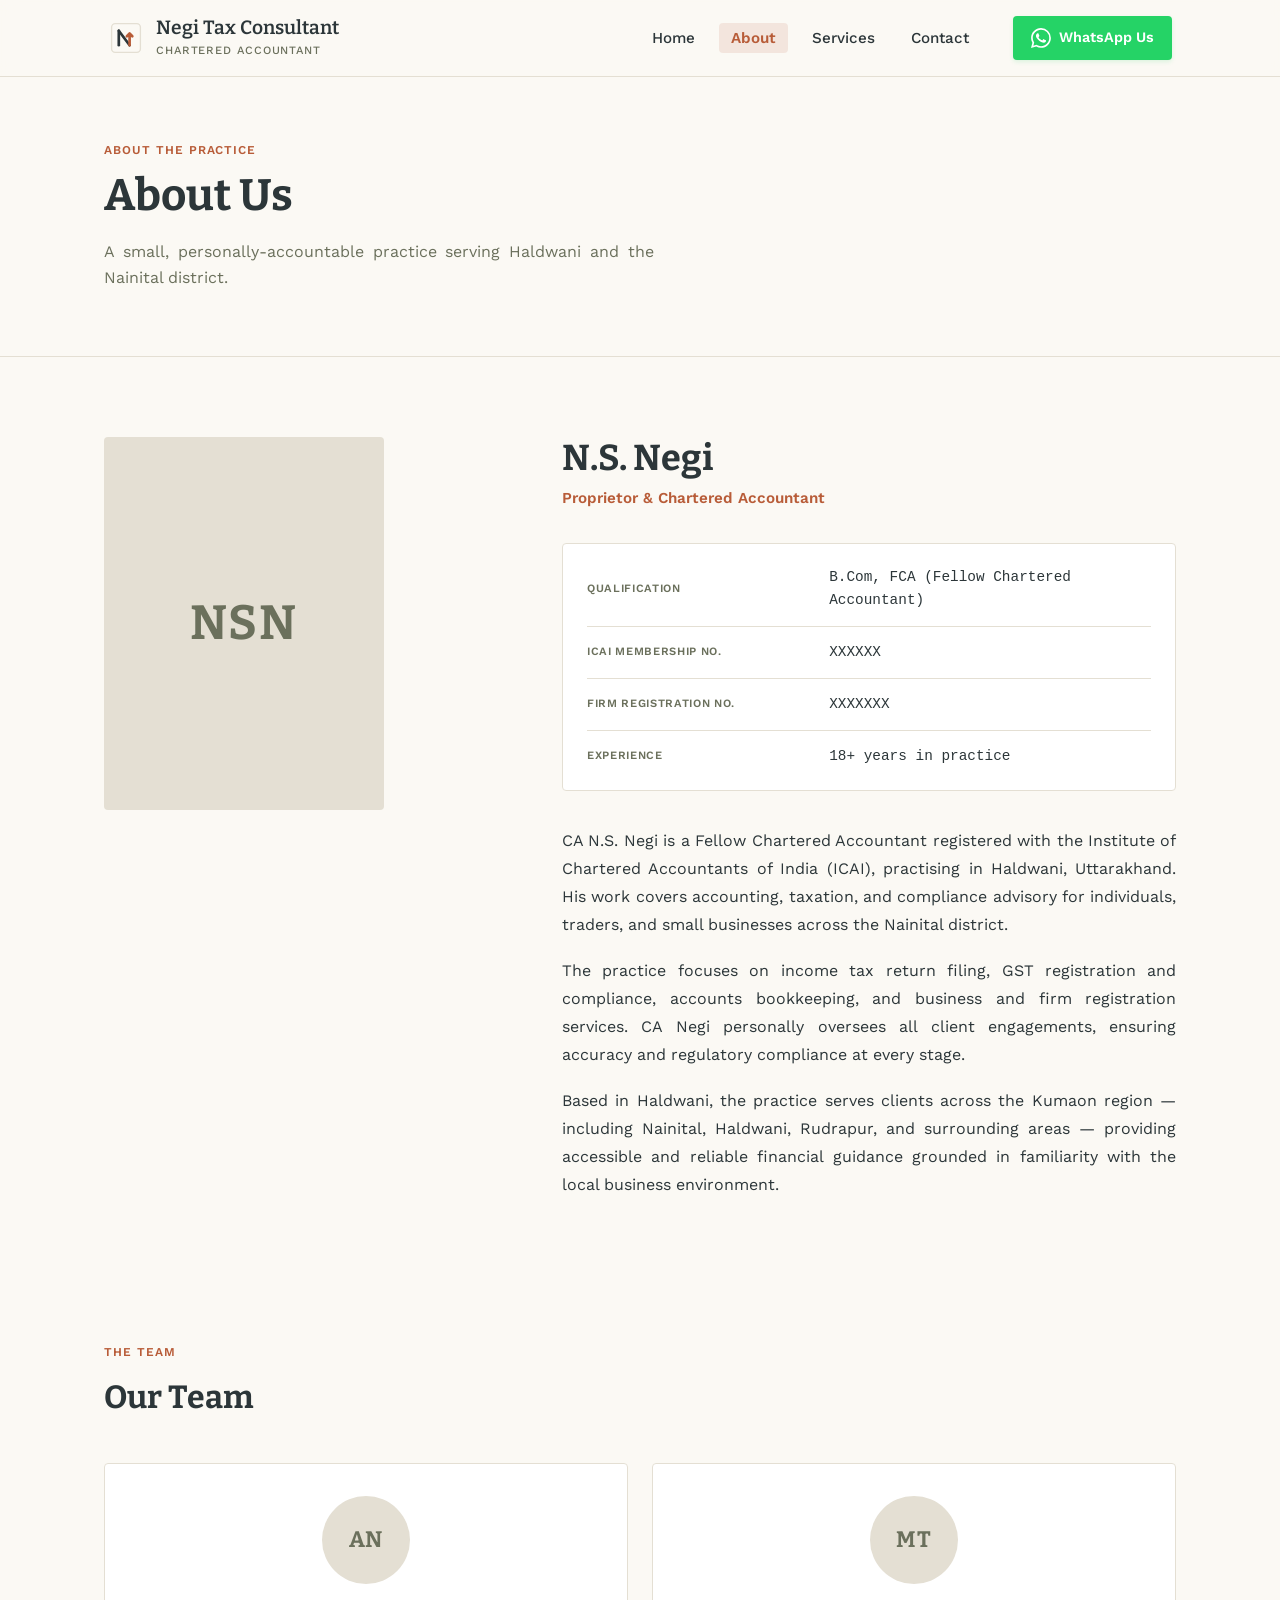
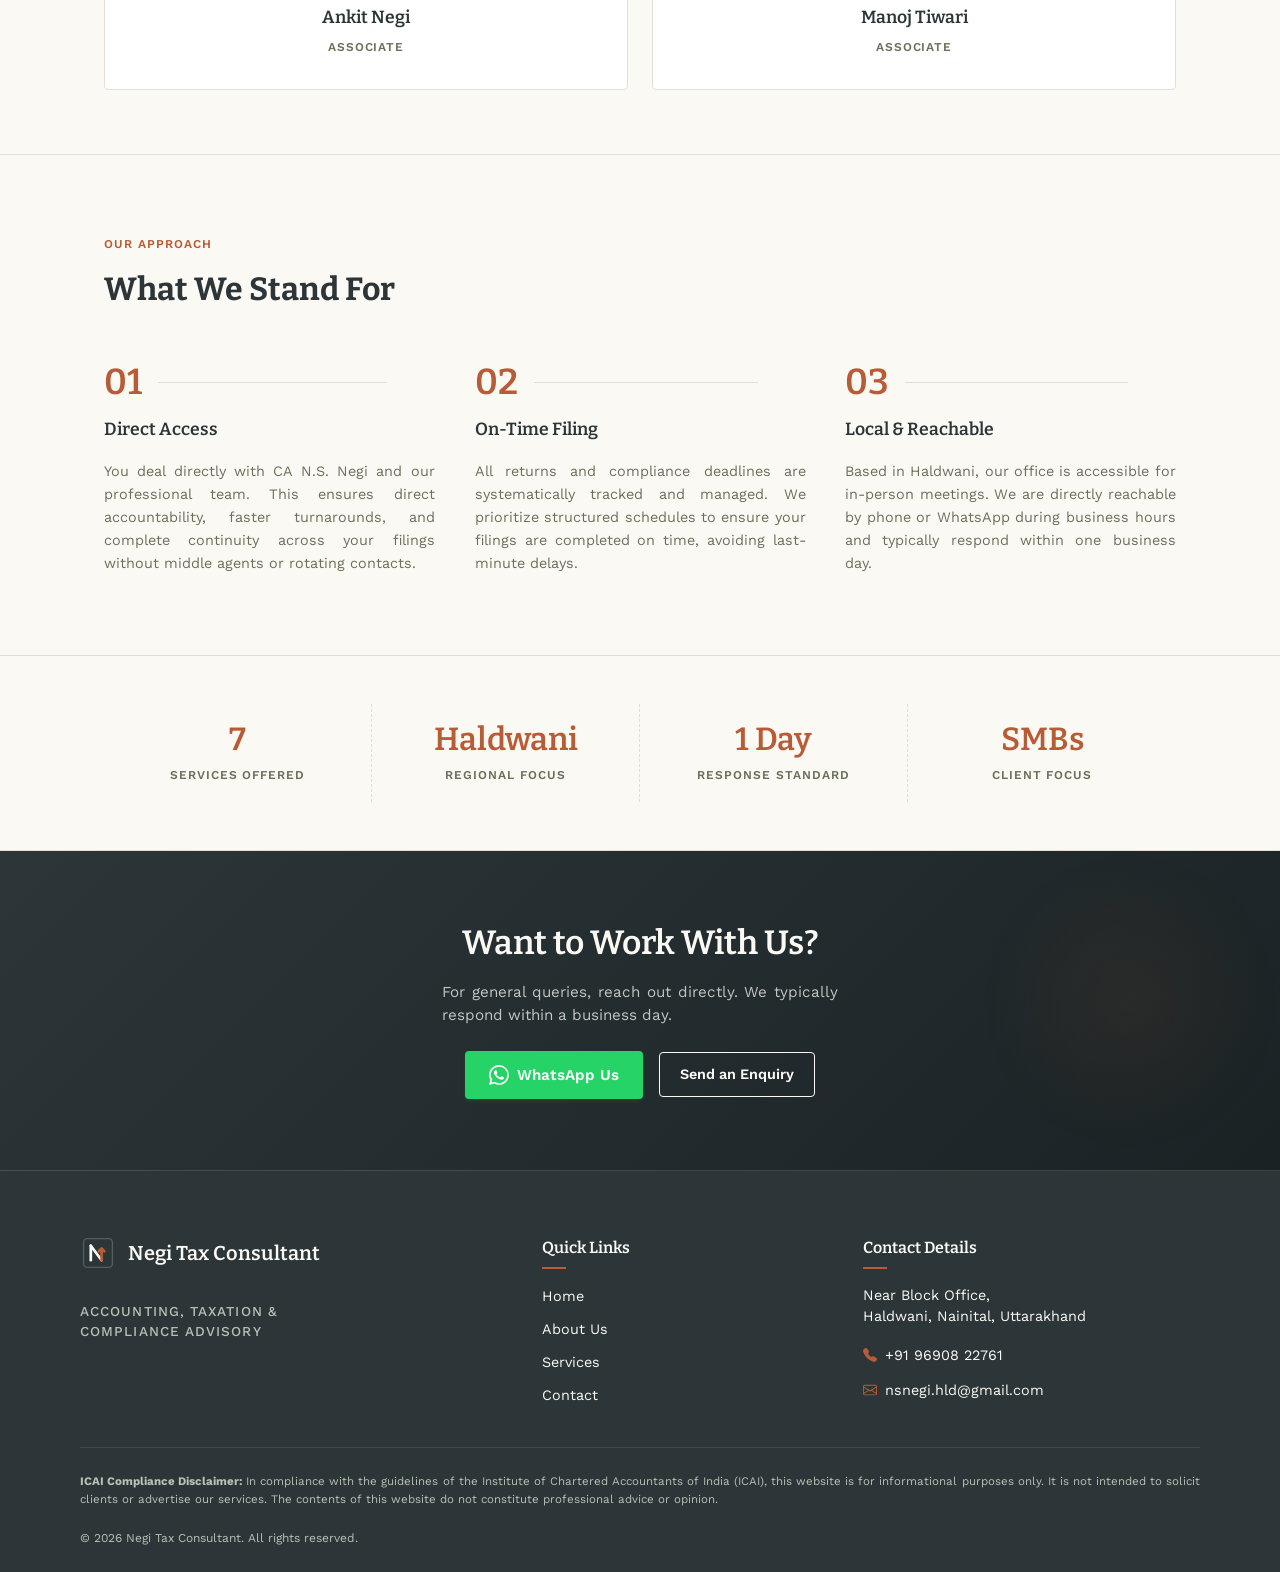
==== commit 1dfbcdf1: "updated animation" ====
--- a/about.html
+++ b/about.html
@@ -23,7 +23,7 @@
           </svg>
           <div class="brand-text">
             <span class="brand-name">Negi Tax Consultant</span>
-            <span class="brand-tagline">Chartered Accountant &middot; Haldwani</span>
+            <span class="brand-tagline">Chartered Accountant</span>
           </div>
         </a>
         <nav>
@@ -59,7 +59,7 @@
       <div class="ca-profile-inner">
 
         <!-- ── Visual column ── -->
-        <div class="ca-profile-visual">
+        <div class="ca-profile-visual reveal reveal-left">
           <!--
             PLACEHOLDER: Replace this avatar with an actual photo of N.S. Negi.
             Photo specs: portrait orientation, minimum 560×740px recommended.
@@ -72,7 +72,7 @@
         </div>
 
         <!-- ── Content column ── -->
-        <div class="ca-profile-content">
+        <div class="ca-profile-content reveal reveal-right">
 
           <h2 class="ca-profile-name" id="ca-profile-name">N.S. Negi</h2>
           <p class="ca-profile-role" id="ca-profile-role">Proprietor &amp; Chartered Accountant</p>
@@ -131,7 +131,7 @@
         </div>
 
         <!-- Team cards grid -->
-        <div class="team-grid" id="about-team-grid">
+        <div class="team-grid reveal-group" id="about-team-grid">
 
           <!-- Card: Ankit Negi -->
           <div class="team-member-card">
@@ -177,7 +177,7 @@
          NOTE: Defaulting to 3 points as approved.
                Point 4 held pending confirmation.
     ════════════════════════════════════════ -->
-    <section class="stand-for reveal">
+    <section class="stand-for">
       <div class="stand-for-inner">
         <div class="section-head">
           <span class="stand-for-eyebrow">Our Approach</span>
@@ -185,17 +185,17 @@
         </div>
 
         <div class="stand-for-grid reveal-group">
-          <div class="stand-for-item reveal-item">
+          <div class="stand-for-item reveal-item reveal-right">
             <span class="stand-for-number">01</span>
             <h3 class="stand-for-item-title">Direct Access</h3>
             <p class="stand-for-item-desc">You deal directly with CA N.S. Negi and our professional team. This ensures direct accountability, faster turnarounds, and complete continuity across your filings without middle agents or rotating contacts.</p>
           </div>
-          <div class="stand-for-item reveal-item">
+          <div class="stand-for-item reveal-item reveal-right">
             <span class="stand-for-number">02</span>
             <h3 class="stand-for-item-title">On-Time Filing</h3>
             <p class="stand-for-item-desc">All returns and compliance deadlines are systematically tracked and managed. We prioritize structured schedules to ensure your filings are completed on time, avoiding last-minute delays.</p>
           </div>
-          <div class="stand-for-item reveal-item">
+          <div class="stand-for-item reveal-item reveal-right">
             <span class="stand-for-number">03</span>
             <h3 class="stand-for-item-title">Local &amp; Reachable</h3>
             <p class="stand-for-item-desc">Based in Haldwani, our office is accessible for in-person meetings. We are directly reachable by phone or WhatsApp during business hours and typically respond within one business day.</p>
@@ -238,8 +238,8 @@
          PRD: PRD-about-cta-banner-section.md
          NOTE: Contextual heading for About page, sharing core styling.
     ════════════════════════════════════════ -->
-    <section class="cta-banner reveal">
-      <div class="cta-banner-inner">
+    <section class="cta-banner">
+      <div class="cta-banner-inner reveal reveal-scale">
         <h2 class="cta-banner-title">Want to Work With Us?</h2>
         <p class="cta-banner-support">For general queries, reach out directly. We typically respond within a business day.</p>
         <div class="cta-banner-actions">
--- a/css/style.css
+++ b/css/style.css
@@ -38,6 +38,7 @@
 
 html {
   scroll-behavior: smooth;
+  overflow-x: clip;
 }
 
 body {
@@ -47,6 +48,7 @@
   line-height: 1.6;
   -webkit-font-smoothing: antialiased;
   -moz-osx-font-smoothing: grayscale;
+  overflow-x: clip;
 }
 
 p {
@@ -588,6 +590,7 @@
   color: #B9C0B4; /* muted warm grey */
   line-height: 1.5;
   max-width: 32ch;
+  text-align: left; /* Override global paragraph justify */
 }
 
 .footer-col-title {
@@ -713,29 +716,42 @@
 /* Scroll Reveal base styles (only if JS is enabled) */
 .js-enabled .reveal {
   opacity: 0;
-  transform: translateY(16px);
-  transition: opacity 0.6s cubic-bezier(0.16, 1, 0.3, 1),
-              transform 0.6s cubic-bezier(0.16, 1, 0.3, 1);
+  transform: translate3d(0, 48px, 0);
+  transition: opacity 1.5s cubic-bezier(0.16, 1, 0.3, 1),
+              transform 1.5s cubic-bezier(0.16, 1, 0.3, 1);
   will-change: opacity, transform;
-}
-
-.js-enabled .reveal.revealed {
-  opacity: 1;
-  transform: translateY(0);
 }
 
 /* Staggered lists / group reveal items */
 .js-enabled .reveal-group .reveal-item {
   opacity: 0;
-  transform: translateY(16px);
-  transition: opacity 0.6s cubic-bezier(0.16, 1, 0.3, 1),
-              transform 0.6s cubic-bezier(0.16, 1, 0.3, 1);
+  transform: translate3d(0, 48px, 0);
+  transition: opacity 1.5s cubic-bezier(0.16, 1, 0.3, 1),
+              transform 1.5s cubic-bezier(0.16, 1, 0.3, 1);
   will-change: opacity, transform;
 }
 
+/* Multi-directional Reveal Overrides (Initial offsets) */
+.js-enabled .reveal.reveal-left,
+.js-enabled .reveal-group .reveal-item.reveal-left {
+  transform: translate3d(-48px, 0, 0);
+}
+
+.js-enabled .reveal.reveal-right,
+.js-enabled .reveal-group .reveal-item.reveal-right {
+  transform: translate3d(48px, 0, 0);
+}
+
+.js-enabled .reveal.reveal-scale,
+.js-enabled .reveal-group .reveal-item.reveal-scale {
+  transform: scale3d(0.95, 0.95, 1);
+}
+
+/* Final Revealed States (Declared last to override initial offsets) */
+.js-enabled .reveal.revealed,
 .js-enabled .reveal-group .reveal-item.revealed {
   opacity: 1;
-  transform: translateY(0);
+  transform: translate3d(0, 0, 0) scale3d(1, 1, 1);
 }
 
 /* Buttons / CTAs hover states (Slight lift) */
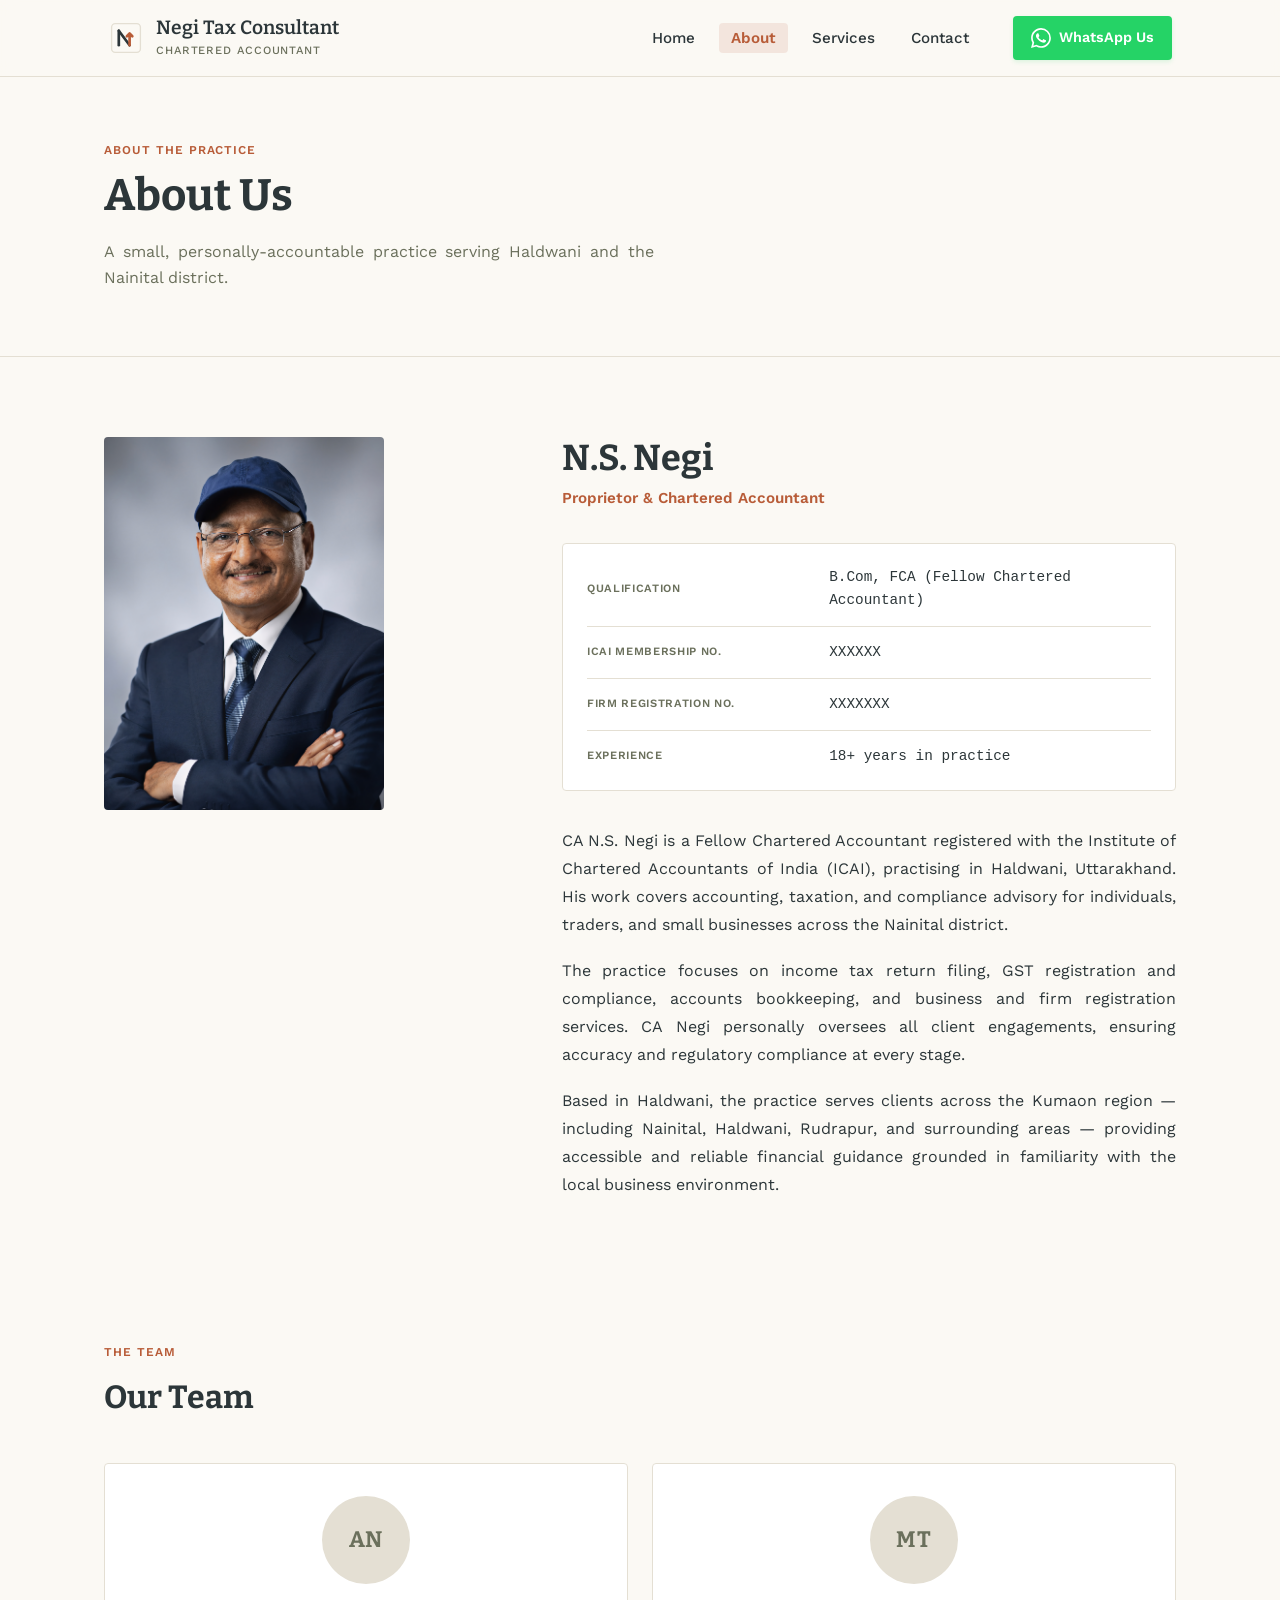
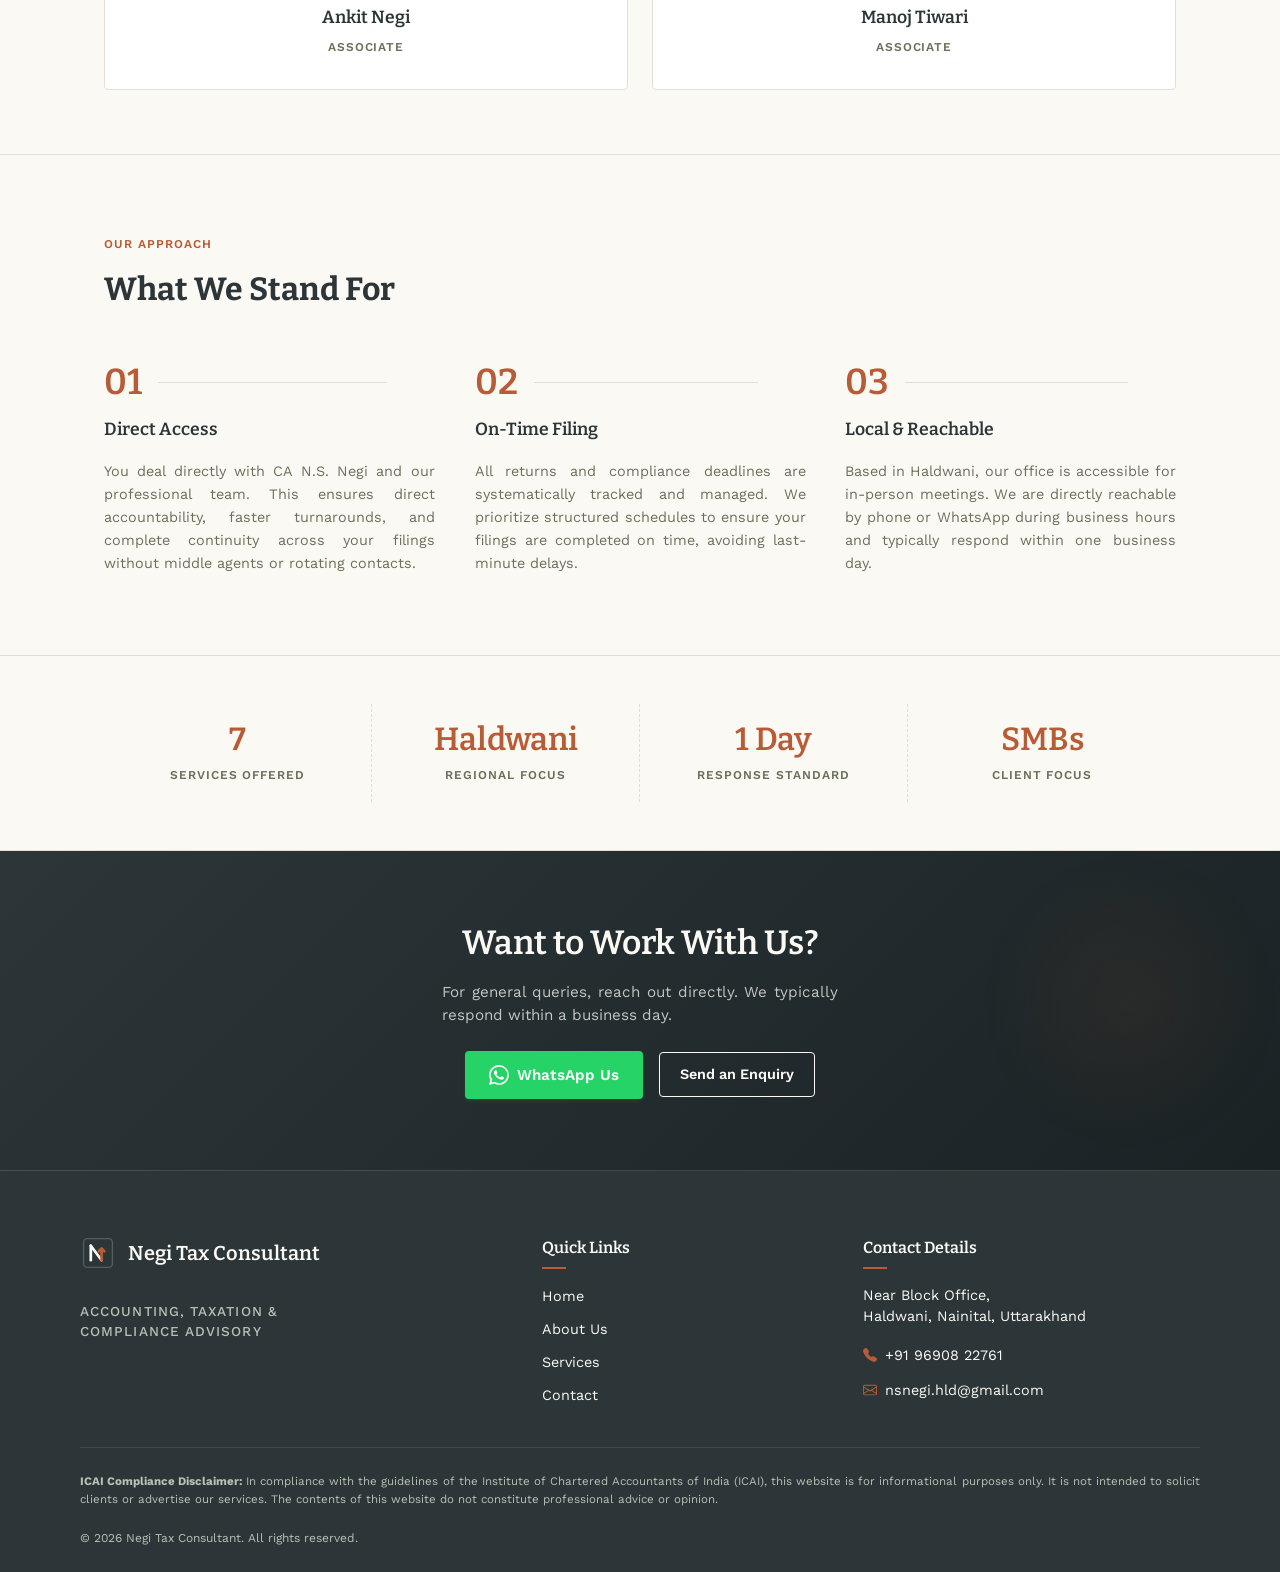
==== commit 4cd7c3a3: "add profile photo" ====
--- a/about.html
+++ b/about.html
@@ -60,15 +60,7 @@
 
         <!-- ── Visual column ── -->
         <div class="ca-profile-visual reveal reveal-left">
-          <!--
-            PLACEHOLDER: Replace this avatar with an actual photo of N.S. Negi.
-            Photo specs: portrait orientation, minimum 560×740px recommended.
-            When a photo is available, replace the div below with:
-            <img src="assets/images/ns-negi.jpg" alt="CA N.S. Negi, Proprietor — Negi Tax Consultant" class="ca-profile-photo">
-          -->
-          <div class="ca-profile-avatar" aria-label="N.S. Negi — Chartered Accountant">
-            <span class="ca-avatar-initials">NSN</span>
-          </div>
+          <img src="assets/Images/character.jpg" alt="CA N.S. Negi, Proprietor — Negi Tax Consultant" class="ca-profile-photo">
         </div>
 
         <!-- ── Content column ── -->
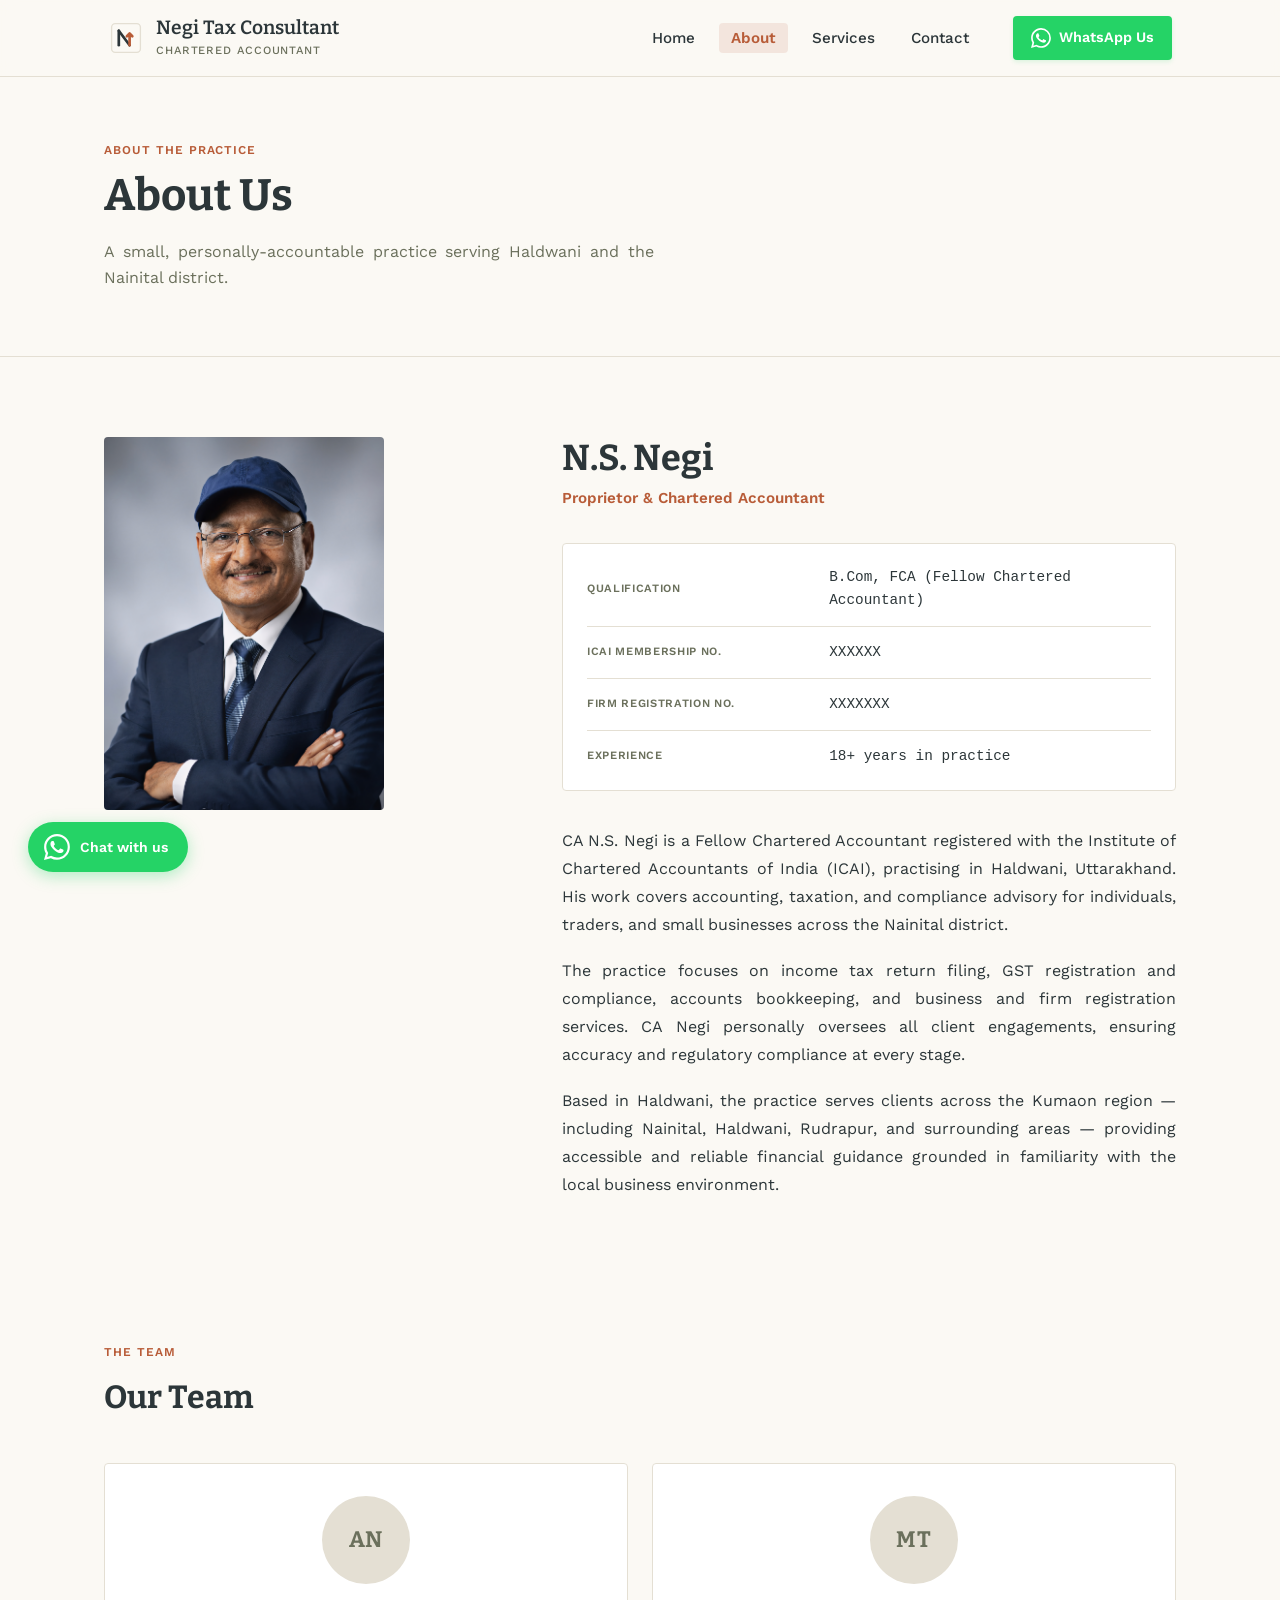
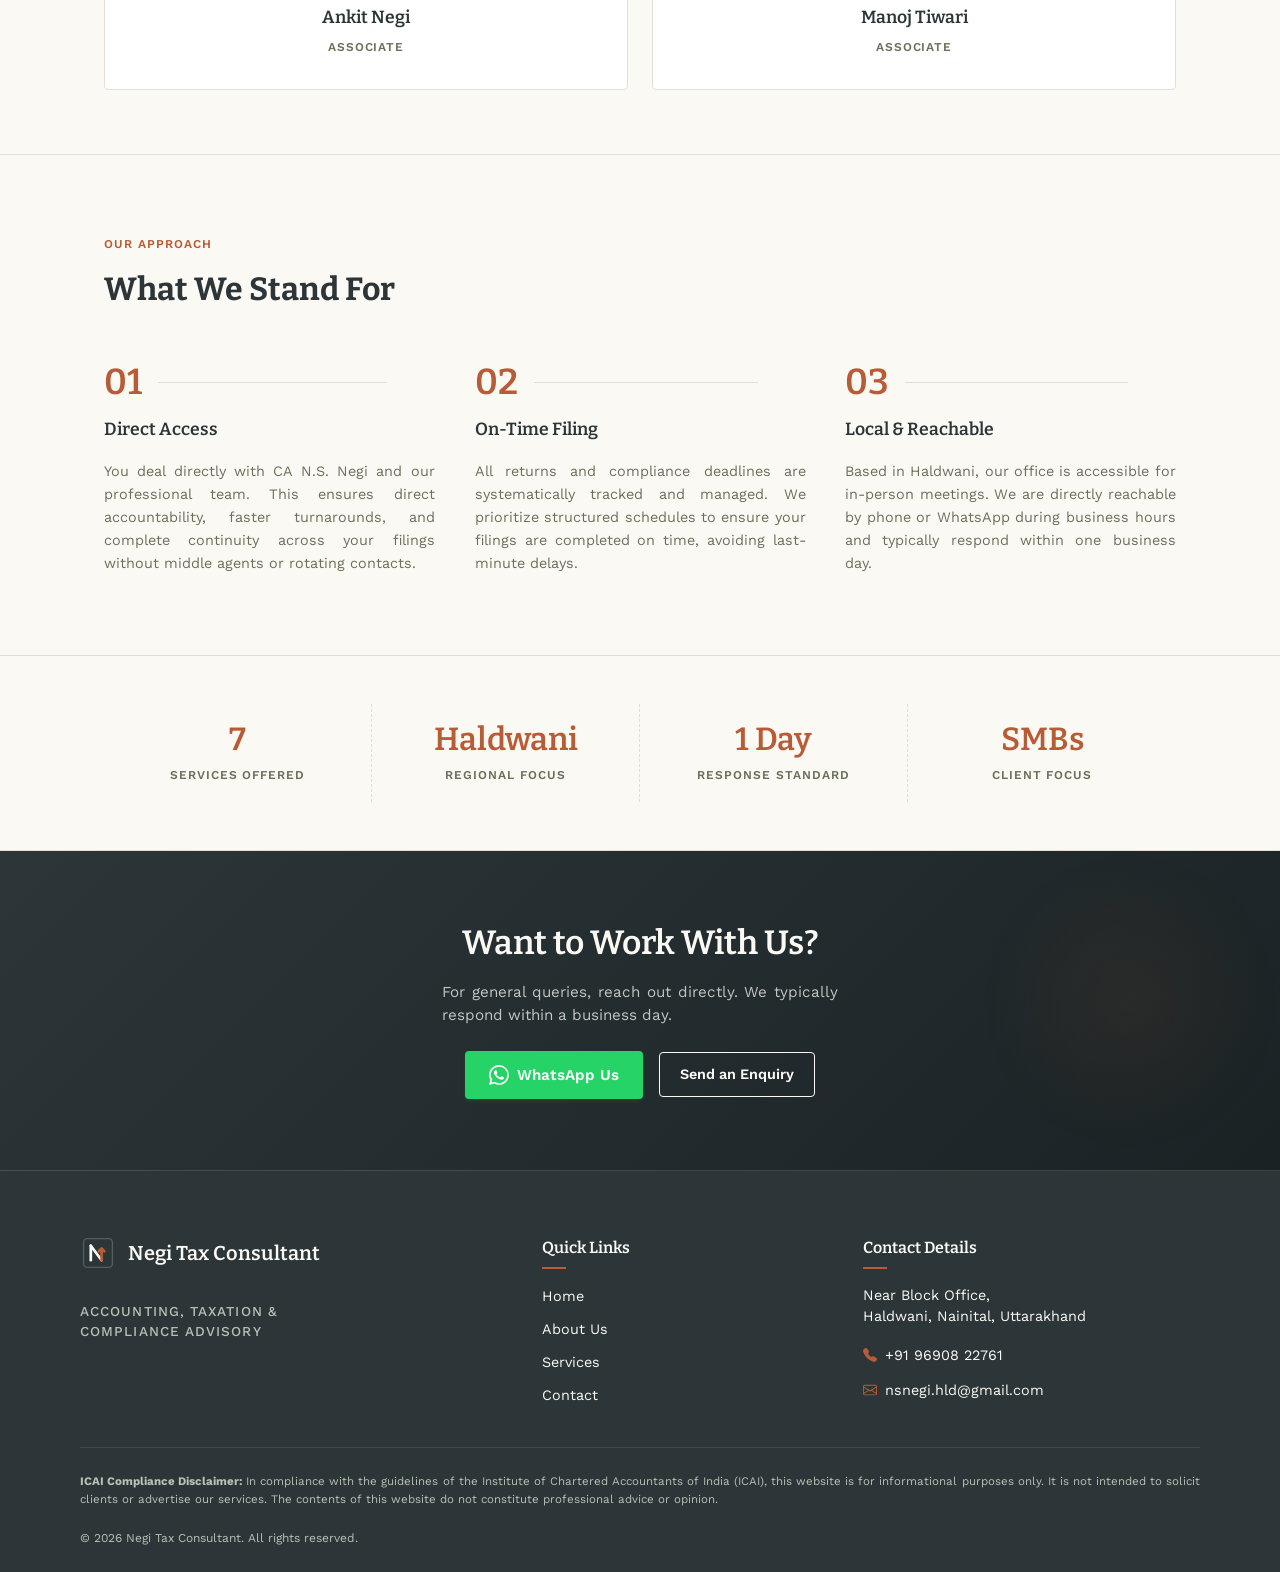
==== commit 5f367a9c: "added checklist" ====
--- a/about.html
+++ b/about.html
@@ -269,7 +269,7 @@
           </div>
           <div class="footer-col footer-col-contact">
             <address class="footer-address">
-              <a href="https://www.google.com/maps/search/?api=1&query=Near+Block+Office+Haldwani+Nainital+Uttarakhand" 
+              <a href="https://www.google.com/maps/search/?api=1&query=29.2330320,79.4969530" 
                  target="_blank" 
                  rel="noopener" 
                  class="footer-map-link"
@@ -294,6 +294,52 @@
     </footer>
   </div>
 
+  <!-- Team Member Detail Modal -->
+  <dialog id="team-modal" class="team-modal">
+    <div class="modal-wrapper">
+      <button type="button" class="modal-close" id="modal-close-btn" aria-label="Close modal">
+        <svg xmlns="http://www.w3.org/2000/svg" width="20" height="20" fill="none" stroke="currentColor" stroke-width="2.5" stroke-linecap="round" stroke-linejoin="round" viewBox="0 0 24 24" aria-hidden="true">
+          <line x1="18" y1="6" x2="6" y2="18"></line>
+          <line x1="6" y1="6" x2="18" y2="18"></line>
+        </svg>
+      </button>
+      <div class="modal-body">
+        <div class="modal-left-col">
+          <div class="modal-avatar" id="modal-avatar">
+            <span class="modal-avatar-initials" id="modal-avatar-initials">AN</span>
+          </div>
+          <h2 class="modal-name" id="modal-name">Ankit Negi</h2>
+          <p class="modal-role" id="modal-role">Associate</p>
+          <p class="modal-exp" id="modal-experience">5+ years in tax compliance</p>
+          <div class="modal-contact">
+            <a href="#" class="btn-modal-whatsapp" id="modal-whatsapp-link" target="_blank" rel="noopener">
+              <svg xmlns="http://www.w3.org/2000/svg" width="16" height="16" fill="currentColor" viewBox="0 0 16 16" aria-hidden="true">
+                <path d="M13.601 2.326A7.85 7.85 0 0 0 7.994 0C3.627 0 .068 3.558.064 7.926c0 1.399.366 2.76 1.057 3.965L0 16l4.204-1.102a7.9 7.9 0 0 0 3.79.965h.004c4.368 0 7.926-3.558 7.93-7.93A7.9 7.9 0 0 0 13.6 2.326zM7.994 14.521a6.6 6.6 0 0 1-3.356-.92l-.24-.144-2.494.654.666-2.433-.156-.251a6.56 6.56 0 0 1-1.007-3.505c0-3.626 2.957-6.584 6.591-6.584a6.56 6.56 0 0 1 4.66 1.931 6.56 6.56 0 0 1 1.928 4.66c-.004 3.639-2.961 6.592-6.592 6.592m3.615-4.934c-.197-.099-1.17-.578-1.353-.646-.182-.065-.315-.099-.445.099-.133.197-.513.646-.627.775-.114.133-.232.148-.43.05-.197-.1-.836-.308-1.592-.985-.59-.525-.985-1.175-1.103-1.372-.114-.198-.011-.304.088-.403.087-.088.197-.232.296-.346.1-.114.133-.198.198-.33.065-.134.034-.248-.015-.347-.05-.099-.445-1.076-.612-1.47-.16-.389-.323-.335-.445-.34-.114-.007-.247-.007-.38-.007a.73.73 0 0 0-.529.247c-.182.198-.691.677-.691 1.654s.71 1.916.81 2.049c.098.133 1.394 2.132 3.383 2.992.47.205.84.326 1.129.418.475.152.904.129 1.246.08.38-.058 1.171-.48 1.338-.943.164-.464.164-.86.114-.943-.049-.084-.182-.133-.38-.232"/>
+              </svg>
+              <span>WhatsApp</span>
+            </a>
+            <a href="#" class="btn-modal-call" id="modal-call-link">
+              <svg xmlns="http://www.w3.org/2000/svg" width="14" height="14" fill="none" stroke="currentColor" stroke-width="2.5" stroke-linecap="round" stroke-linejoin="round" viewBox="0 0 24 24" aria-hidden="true">
+                <path d="M22 16.92v3a2 2 0 0 1-2.18 2 19.79 19.79 0 0 1-8.63-3.07 19.5 19.5 0 0 1-6-6 19.79 19.79 0 0 1-3.07-8.67A2 2 0 0 1 4.11 2h3a2 2 0 0 1 2 1.72 12.84 12.84 0 0 0 .7 2.81 2 2 0 0 1-.45 2.11L8.09 9.91a16 16 0 0 0 6 6l1.27-1.27a2 2 0 0 1 2.11-.45 12.84 12.84 0 0 0 2.81.7A2 2 0 0 1 22 16.92z"></path>
+              </svg>
+              <span>Call</span>
+            </a>
+          </div>
+        </div>
+        <div class="modal-right-col">
+          <div class="modal-detail-section">
+            <span class="modal-section-title">Area of Focus</span>
+            <p class="modal-focus-text" id="modal-focus">GST Registration, Return Filing & Compliance</p>
+          </div>
+          <div class="modal-detail-section">
+            <span class="modal-section-title">Biography</span>
+            <p class="modal-bio-text" id="modal-bio">Ankit specializes in GST compliance and registrations...</p>
+          </div>
+        </div>
+      </div>
+    </div>
+  </dialog>
+
   <!-- Runtime Component Injection & Behavior -->
   <script src="data/site-data.js"></script>
   <script src="js/components.js"></script>
--- a/css/style.css
+++ b/css/style.css
@@ -51,6 +51,19 @@
   overflow-x: clip;
 }
 
+/* Page fade transition rules */
+body.js-page-transition {
+  opacity: 0;
+  transition: opacity 0.22s ease-in-out;
+}
+body.js-page-transition.page-loaded {
+  opacity: 1;
+}
+body.js-page-transition.page-fade-out {
+  opacity: 0;
+}
+
+
 p {
   text-align: justify;
   text-justify: inter-word;
@@ -118,7 +131,16 @@
 }
 
 header.scrolled {
-  box-shadow: 0 4px 12px rgba(44, 54, 57, 0.05);
+  box-shadow: 0 4px 12px rgba(44, 54, 57, 0.08);
+  background-color: rgba(251, 249, 244, 0.97);
+}
+
+/* Shrink the nav inner padding on scroll for a compact, premium look */
+header.scrolled .nav-inner {
+  min-height: 60px;
+  padding-top: 10px;
+  padding-bottom: 10px;
+  transition: min-height 0.35s ease, padding 0.35s ease;
 }
 
 .nav-inner {
@@ -129,6 +151,7 @@
   justify-content: space-between;
   align-items: center;
   min-height: var(--header-height);
+  transition: min-height 0.35s ease, padding-top 0.35s ease, padding-bottom 0.35s ease;
 }
 
 /* Brand Link */
@@ -869,6 +892,81 @@
 }
 
 /* ==========================================================================
+   Floating WhatsApp Bubble
+   ========================================================================== */
+.whatsapp-float {
+  position: fixed;
+  bottom: 28px;
+  left: 28px;
+  z-index: 999;
+  display: flex;
+  align-items: center;
+  gap: 10px;
+  background-color: var(--color-whatsapp);
+  color: #ffffff;
+  text-decoration: none;
+  font-family: var(--font-body);
+  font-weight: 600;
+  font-size: 0.875rem;
+  padding: 12px 20px 12px 16px;
+  border-radius: 50px;
+  box-shadow: 0 4px 16px rgba(37, 211, 102, 0.35);
+  transition: transform 0.25s cubic-bezier(0.16, 1, 0.3, 1),
+              box-shadow 0.25s ease,
+              background-color 0.2s ease,
+              padding 0.3s ease;
+  /* Entry animation */
+  animation: wa-float-in 0.5s 0.8s cubic-bezier(0.16, 1, 0.3, 1) both;
+}
+
+.whatsapp-float svg {
+  flex-shrink: 0;
+  transition: transform 0.3s ease;
+}
+
+.whatsapp-float-label {
+  white-space: nowrap;
+  overflow: hidden;
+  max-width: 120px;
+  transition: max-width 0.35s ease, opacity 0.3s ease;
+}
+
+.whatsapp-float:hover {
+  background-color: var(--color-whatsapp-hover);
+  transform: translateY(-3px);
+  box-shadow: 0 8px 24px rgba(37, 211, 102, 0.45);
+}
+
+.whatsapp-float:hover svg {
+  transform: rotate(10deg) scale(1.1);
+}
+
+/* Collapse to icon-only on mobile */
+@media (max-width: 600px) {
+  .whatsapp-float {
+    bottom: 20px;
+    left: 20px;
+    padding: 13px;
+    border-radius: 50%;
+  }
+  .whatsapp-float-label {
+    max-width: 0;
+    opacity: 0;
+  }
+}
+
+@keyframes wa-float-in {
+  from {
+    opacity: 0;
+    transform: translateY(16px) scale(0.9);
+  }
+  to {
+    opacity: 1;
+    transform: translateY(0) scale(1);
+  }
+}
+
+/* ==========================================================================
    Shared Component: CTA Banner
    ========================================================================== */
 .cta-banner {
@@ -1049,3 +1147,106 @@
     padding: 0 16px;
   }
 }
+
+/* ==========================================================================
+   Print Stylesheet
+   ========================================================================== */
+@media print {
+  *,
+  *::before,
+  *::after {
+    background: transparent !important;
+    color: #000000 !important;
+    box-shadow: none !important;
+    text-shadow: none !important;
+  }
+
+  body {
+    background-color: #ffffff !important;
+    color: #000000 !important;
+    font-size: 11pt;
+    line-height: 1.5;
+  }
+
+  #page-wrapper {
+    opacity: 1 !important;
+    transform: none !important;
+  }
+
+  /* Hide interactive, dynamic, or non-printable elements */
+  header,
+  nav,
+  footer .footer-col-links,
+  .whatsapp-float,
+  .back-to-top,
+  .services-filter-container,
+  .services-cta-wrapper,
+  .cta-banner,
+  .form-card,
+  .map-container,
+  .burger,
+  .about-cta-link {
+    display: none !important;
+  }
+
+  /* Show critical contact details and service blocks clearly */
+  .services-list,
+  .contact-section,
+  .about-section {
+    padding: 20px 0 !important;
+  }
+
+  .services-stacked-list-wrapper,
+  .services-stacked-list {
+    max-width: 100% !important;
+    width: 100% !important;
+  }
+
+  .service-block {
+    page-break-inside: avoid;
+    break-inside: avoid;
+    padding: 20px 0 !important;
+    border-bottom: 1px solid #cccccc !important;
+  }
+
+  /* Reset layout grids to full width blocks for print */
+  .contact-grid,
+  .about-grid,
+  .why-grid,
+  .trust-grid {
+    display: block !important;
+    width: 100% !important;
+  }
+
+  .contact-info,
+  .about-content,
+  .why-item,
+  .trust-item {
+    margin-bottom: 20px !important;
+    width: 100% !important;
+    max-width: 100% !important;
+  }
+
+  .contact-info-row {
+    padding: 10px 0 !important;
+    border-bottom: 1px solid #cccccc !important;
+    page-break-inside: avoid;
+    break-inside: avoid;
+  }
+
+  /* Keep brand header visible on print */
+  .fallback-header {
+    display: block !important;
+    border-bottom: 2px solid #000000 !important;
+    padding-bottom: 10px !important;
+  }
+
+  .fallback-header .brand-logo {
+    filter: brightness(0) !important;
+  }
+
+  .fallback-header nav {
+    display: none !important;
+  }
+}
+
--- a/css/about.css
+++ b/css/about.css
@@ -576,3 +576,335 @@
     padding: 0 16px;
   }
 }
+
+/* --------------------------------------------------------------------------
+   Interactive Team Cards & Modal Styles
+   -------------------------------------------------------------------------- */
+.team-member-card {
+  cursor: pointer;
+  outline: none;
+}
+
+.team-member-card:focus-visible {
+  outline: 2px solid var(--color-accent);
+  outline-offset: 4px;
+}
+
+.team-member-card:active {
+  transform: translateY(-1px);
+  box-shadow: 0 4px 12px rgba(44, 54, 57, 0.05);
+}
+
+/* Native dialog styles */
+.team-modal {
+  border: none;
+  background: transparent;
+  padding: 0;
+  max-width: 720px;
+  width: 90%;
+  max-height: 90vh;
+  margin: auto;
+  overflow-y: auto;
+  scrollbar-width: thin;
+}
+
+/* Custom scrollbar styling for webkit browsers */
+.team-modal::-webkit-scrollbar {
+  width: 6px;
+}
+.team-modal::-webkit-scrollbar-track {
+  background: transparent;
+}
+.team-modal::-webkit-scrollbar-thumb {
+  background-color: var(--color-border);
+  border-radius: 3px;
+}
+
+.team-modal::backdrop {
+  background-color: rgba(44, 54, 57, 0.6);
+  backdrop-filter: blur(4px);
+  -webkit-backdrop-filter: blur(4px);
+  opacity: 0;
+  transition: opacity var(--transition-speed) ease;
+}
+
+/* Open states with animations */
+.team-modal[open] {
+  animation: modalFadeIn var(--transition-speed) ease forwards,
+             modalScaleUp var(--transition-speed) cubic-bezier(0.16, 1, 0.3, 1) forwards;
+}
+
+.team-modal[open]::backdrop {
+  opacity: 1;
+}
+
+@keyframes modalFadeIn {
+  from { opacity: 0; }
+  to { opacity: 1; }
+}
+
+@keyframes modalScaleUp {
+  from { transform: scale(0.95) translateY(12px); }
+  to { transform: scale(1) translateY(0); }
+}
+
+.modal-wrapper {
+  background-color: var(--color-bg);
+  border: 1px solid var(--color-border);
+  border-radius: var(--border-radius);
+  box-shadow: 0 16px 40px rgba(44, 54, 57, 0.15);
+  position: relative;
+  padding: 40px;
+  box-sizing: border-box;
+}
+
+.modal-close {
+  position: absolute;
+  top: 16px;
+  right: 16px;
+  background: transparent;
+  border: none;
+  cursor: pointer;
+  color: var(--color-secondary);
+  padding: 8px;
+  border-radius: 50%;
+  display: flex;
+  align-items: center;
+  justify-content: center;
+  transition: background-color var(--transition-speed) ease, color var(--transition-speed) ease;
+}
+
+.modal-close:hover {
+  background-color: var(--color-border);
+  color: var(--color-ink);
+}
+
+.modal-close:focus-visible {
+  outline: 2px solid var(--color-accent);
+  outline-offset: 2px;
+}
+
+.modal-body {
+  display: grid;
+  grid-template-columns: 1.2fr 1.8fr;
+  gap: 36px;
+  align-items: start;
+}
+
+.modal-left-col {
+  display: flex;
+  flex-direction: column;
+  align-items: center;
+  text-align: center;
+}
+
+.modal-avatar {
+  width: 96px;
+  height: 96px;
+  border-radius: 50%;
+  background: var(--color-border);
+  display: flex;
+  align-items: center;
+  justify-content: center;
+  margin-bottom: 20px;
+  flex-shrink: 0;
+  border: 1px solid var(--color-border);
+}
+
+.modal-avatar-initials {
+  font-family: var(--font-headings);
+  font-size: 1.6rem;
+  font-weight: 700;
+  color: var(--color-secondary);
+  letter-spacing: 0.04em;
+}
+
+.modal-name {
+  font-family: var(--font-headings);
+  font-size: 1.35rem;
+  font-weight: 700;
+  color: var(--color-ink);
+  margin-bottom: 6px;
+}
+
+.modal-role {
+  font-family: var(--font-body);
+  font-size: 0.8rem;
+  font-weight: 600;
+  text-transform: uppercase;
+  letter-spacing: 0.07em;
+  color: var(--color-accent);
+  margin-bottom: 4px;
+}
+
+.modal-exp {
+  font-family: var(--font-body);
+  font-size: 0.85rem;
+  color: var(--color-secondary);
+}
+
+.modal-contact {
+  display: flex;
+  flex-direction: column;
+  gap: 10px;
+  width: 100%;
+  margin-top: 28px;
+}
+
+.btn-modal-whatsapp {
+  display: inline-flex;
+  align-items: center;
+  justify-content: center;
+  gap: 8px;
+  background-color: var(--color-whatsapp);
+  color: var(--color-surface);
+  padding: 10px 16px;
+  border-radius: var(--border-radius);
+  text-decoration: none;
+  font-family: var(--font-body);
+  font-size: 0.85rem;
+  font-weight: 600;
+  transition: background-color var(--transition-speed) ease, transform 0.15s ease;
+  width: 100%;
+  border: none;
+  cursor: pointer;
+}
+
+.btn-modal-whatsapp:hover {
+  background-color: var(--color-whatsapp-hover);
+  transform: translateY(-1px);
+}
+
+.btn-modal-whatsapp:focus-visible {
+  outline: 2px solid var(--color-whatsapp-hover);
+  outline-offset: 2px;
+}
+
+.btn-modal-call {
+  display: inline-flex;
+  align-items: center;
+  justify-content: center;
+  gap: 8px;
+  border: 1px solid var(--color-border);
+  background-color: var(--color-surface);
+  color: var(--color-ink);
+  padding: 10px 16px;
+  border-radius: var(--border-radius);
+  text-decoration: none;
+  font-family: var(--font-body);
+  font-size: 0.85rem;
+  font-weight: 600;
+  transition: border-color var(--transition-speed) ease, background-color var(--transition-speed) ease, transform 0.15s ease;
+  width: 100%;
+  cursor: pointer;
+}
+
+.btn-modal-call:hover {
+  border-color: var(--color-secondary);
+  background-color: rgba(107, 112, 92, 0.05);
+  transform: translateY(-1px);
+}
+
+.btn-modal-call:focus-visible {
+  outline: 2px solid var(--color-secondary);
+  outline-offset: 2px;
+}
+
+.btn-modal-whatsapp:active,
+.btn-modal-call:active {
+  transform: translateY(0);
+}
+
+.modal-right-col {
+  display: flex;
+  flex-direction: column;
+  gap: 24px;
+}
+
+.modal-detail-section {
+  display: flex;
+  flex-direction: column;
+  gap: 8px;
+}
+
+.modal-section-title {
+  display: block;
+  font-family: var(--font-body);
+  font-size: 0.7rem;
+  font-weight: 600;
+  text-transform: uppercase;
+  letter-spacing: 0.08em;
+  color: var(--color-secondary);
+  border-bottom: 1px solid var(--color-border);
+  padding-bottom: 6px;
+}
+
+.modal-focus-text {
+  font-family: var(--font-body);
+  font-weight: 600;
+  font-size: 0.95rem;
+  color: var(--color-ink);
+  line-height: 1.4;
+}
+
+.modal-bio-text {
+  font-family: var(--font-body);
+  font-size: 0.9rem;
+  color: var(--color-ink);
+  line-height: 1.6;
+  text-align: justify;
+  text-justify: inter-word;
+}
+
+/* Responsive Modal styling */
+@media (max-width: 680px) {
+  .modal-wrapper {
+    padding: 32px 24px;
+  }
+
+  .modal-body {
+    grid-template-columns: 1fr;
+    gap: 28px;
+  }
+
+  .modal-left-col {
+    border-bottom: 1px solid var(--color-border);
+    padding-bottom: 24px;
+  }
+
+  .modal-contact {
+    flex-direction: row;
+    gap: 12px;
+  }
+
+  .btn-modal-whatsapp,
+  .btn-modal-call {
+    flex: 1;
+  }
+}
+
+@media (max-width: 480px) {
+  .modal-wrapper {
+    padding: 32px 16px;
+  }
+
+  .modal-contact {
+    flex-direction: column;
+    gap: 8px;
+  }
+}
+
+/* Reduced Motion compatibility */
+@media (prefers-reduced-motion: reduce) {
+  .team-modal[open] {
+    animation: none !important;
+  }
+  .team-modal::backdrop {
+    transition: none !important;
+  }
+  .btn-modal-whatsapp:hover,
+  .btn-modal-call:hover,
+  .team-member-card:hover {
+    transform: none !important;
+  }
+}
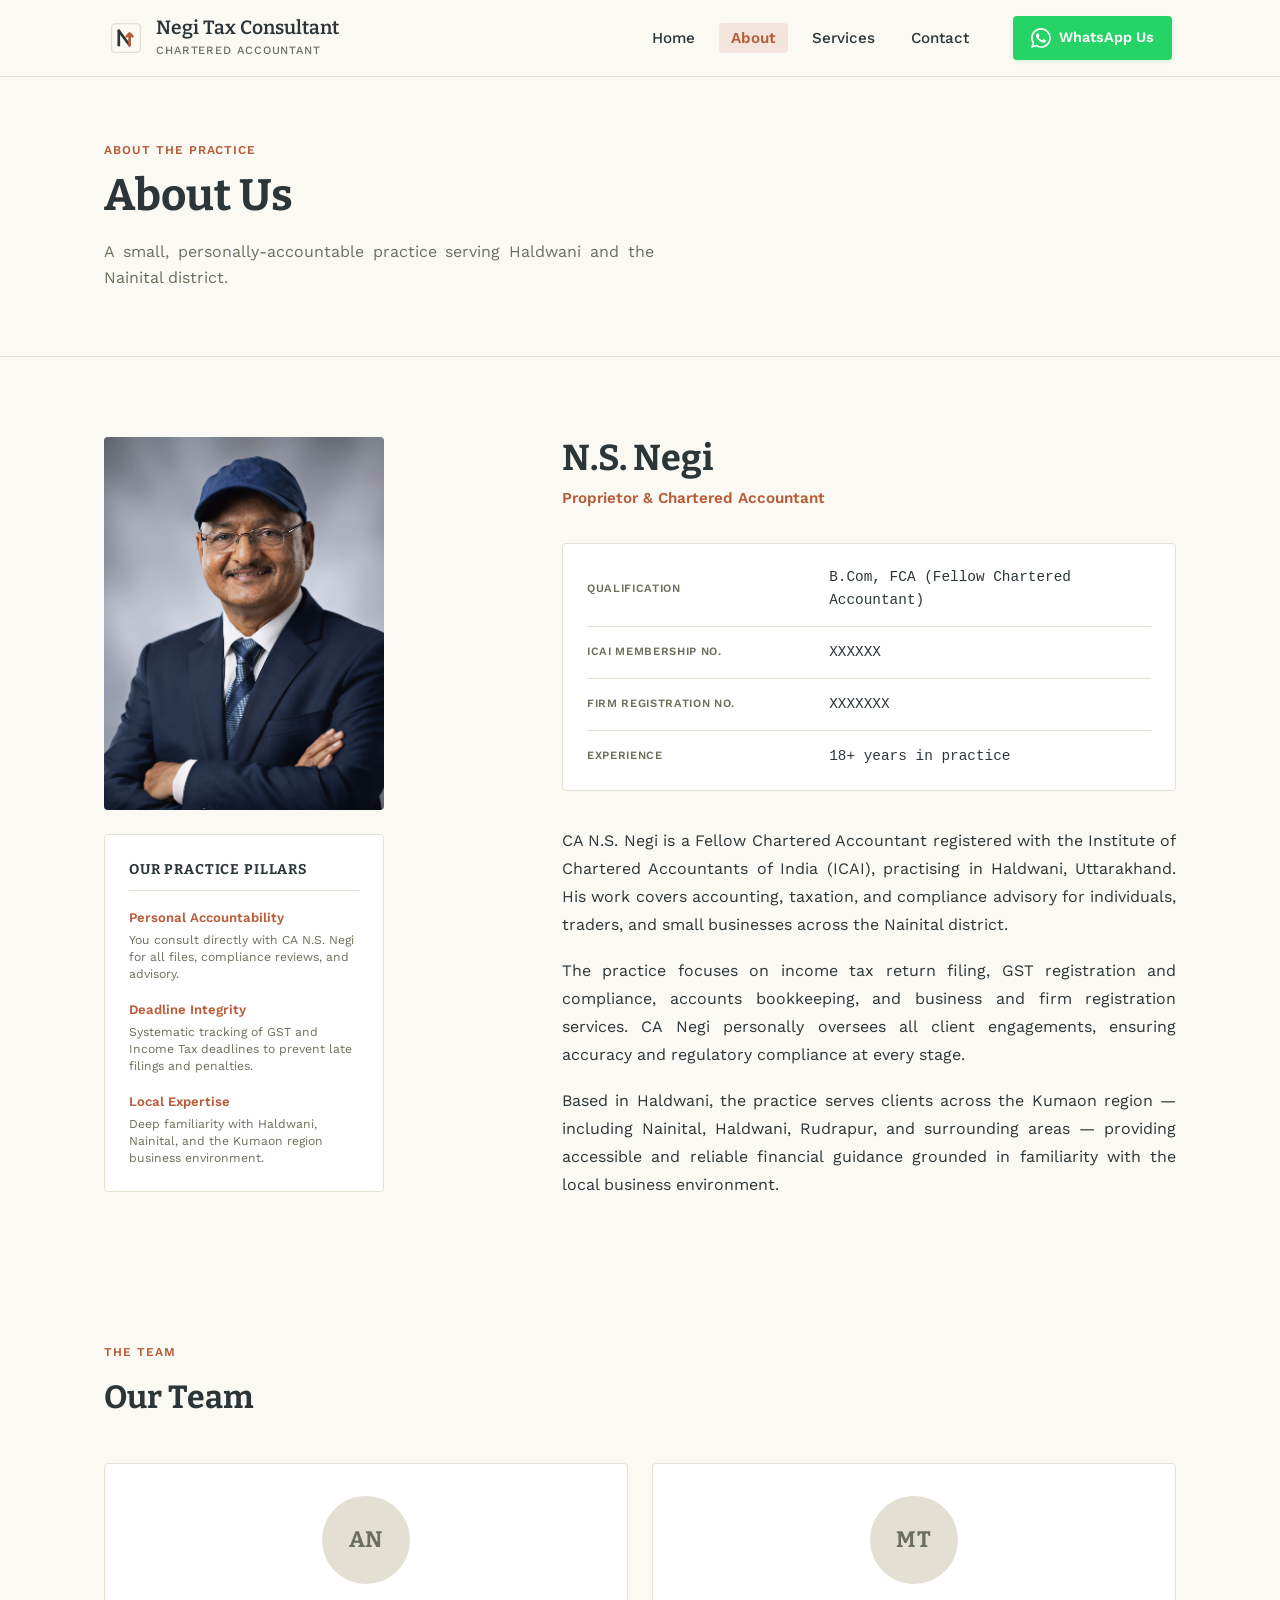
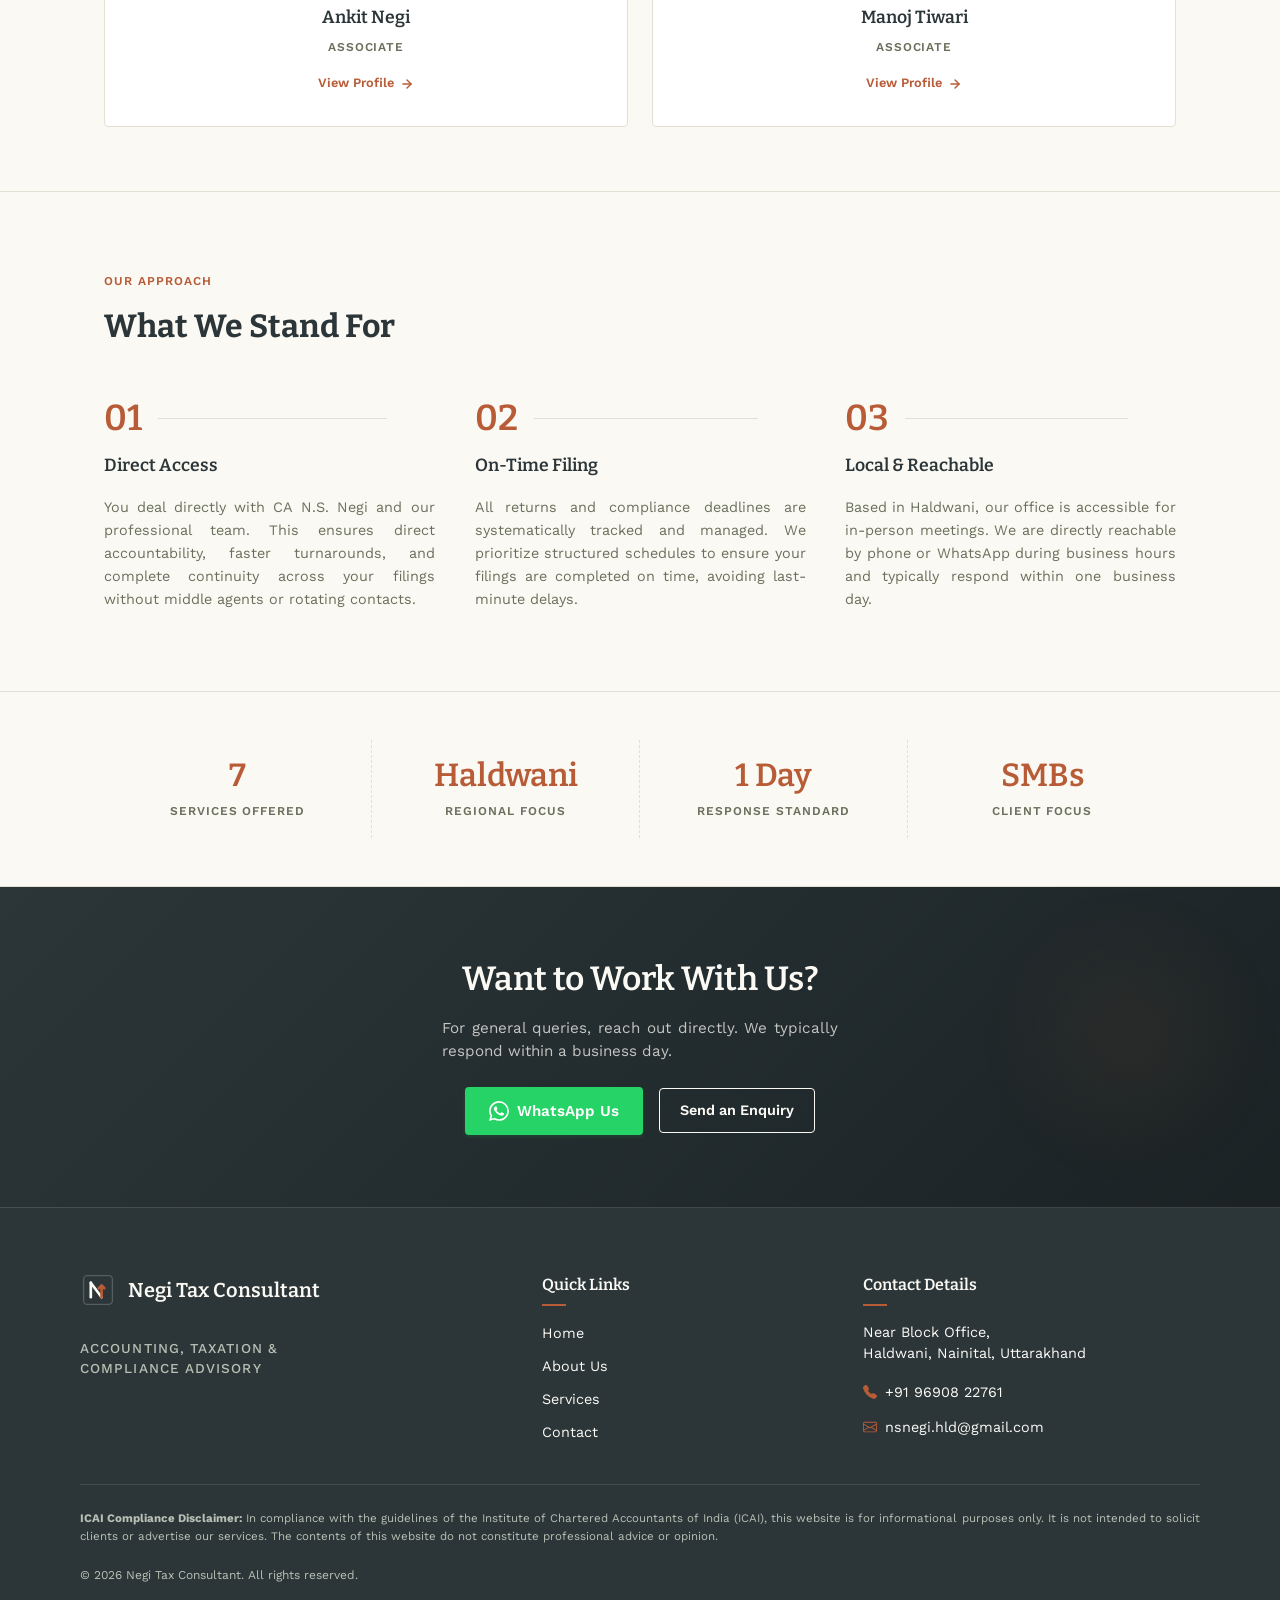
==== commit d2e9969e: "huge update" ====
--- a/about.html
+++ b/about.html
@@ -61,6 +61,24 @@
         <!-- ── Visual column ── -->
         <div class="ca-profile-visual reveal reveal-left">
           <img src="assets/Images/character.jpg" alt="CA N.S. Negi, Proprietor — Negi Tax Consultant" class="ca-profile-photo">
+          
+          <div class="ca-pillars-card">
+            <h3 class="ca-pillars-title">Our Practice Pillars</h3>
+            <ul class="ca-pillars-list">
+              <li>
+                <span class="pillar-label">Personal Accountability</span>
+                <span class="pillar-desc">You consult directly with CA N.S. Negi for all files, compliance reviews, and advisory.</span>
+              </li>
+              <li>
+                <span class="pillar-label">Deadline Integrity</span>
+                <span class="pillar-desc">Systematic tracking of GST and Income Tax deadlines to prevent late filings and penalties.</span>
+              </li>
+              <li>
+                <span class="pillar-label">Local Expertise</span>
+                <span class="pillar-desc">Deep familiarity with Haldwani, Nainital, and the Kumaon region business environment.</span>
+              </li>
+            </ul>
+          </div>
         </div>
 
         <!-- ── Content column ── -->
@@ -140,6 +158,13 @@
               PLACEHOLDER: Uncomment and fill in when area-of-focus is confirmed by N.S. Negi.
               <p class="team-member-focus">GST Filings &amp; Returns</p>
             -->
+            <span class="team-member-action">
+              View Profile
+              <svg xmlns="http://www.w3.org/2000/svg" width="14" height="14" fill="none" stroke="currentColor" stroke-width="2.5" stroke-linecap="round" stroke-linejoin="round" viewBox="0 0 24 24" aria-hidden="true">
+                <line x1="5" y1="12" x2="19" y2="12"></line>
+                <polyline points="12 5 19 12 12 19"></polyline>
+              </svg>
+            </span>
           </div>
 
           <!-- Card: Manoj Tiwari -->
@@ -157,6 +182,13 @@
               PLACEHOLDER: Uncomment and fill in when area-of-focus is confirmed by N.S. Negi.
               <p class="team-member-focus">Accounts &amp; Bookkeeping</p>
             -->
+            <span class="team-member-action">
+              View Profile
+              <svg xmlns="http://www.w3.org/2000/svg" width="14" height="14" fill="none" stroke="currentColor" stroke-width="2.5" stroke-linecap="round" stroke-linejoin="round" viewBox="0 0 24 24" aria-hidden="true">
+                <line x1="5" y1="12" x2="19" y2="12"></line>
+                <polyline points="12 5 19 12 12 19"></polyline>
+              </svg>
+            </span>
           </div>
 
         </div><!-- /.team-grid -->
@@ -306,11 +338,11 @@
       <div class="modal-body">
         <div class="modal-left-col">
           <div class="modal-avatar" id="modal-avatar">
-            <span class="modal-avatar-initials" id="modal-avatar-initials">AN</span>
-          </div>
-          <h2 class="modal-name" id="modal-name">Ankit Negi</h2>
-          <p class="modal-role" id="modal-role">Associate</p>
-          <p class="modal-exp" id="modal-experience">5+ years in tax compliance</p>
+            <span class="modal-avatar-initials" id="modal-avatar-initials"></span>
+          </div>
+          <h2 class="modal-name" id="modal-name"></h2>
+          <p class="modal-role" id="modal-role"></p>
+          <p class="modal-exp" id="modal-experience"></p>
           <div class="modal-contact">
             <a href="#" class="btn-modal-whatsapp" id="modal-whatsapp-link" target="_blank" rel="noopener">
               <svg xmlns="http://www.w3.org/2000/svg" width="16" height="16" fill="currentColor" viewBox="0 0 16 16" aria-hidden="true">
@@ -329,11 +361,24 @@
         <div class="modal-right-col">
           <div class="modal-detail-section">
             <span class="modal-section-title">Area of Focus</span>
-            <p class="modal-focus-text" id="modal-focus">GST Registration, Return Filing & Compliance</p>
+            <p class="modal-focus-text" id="modal-focus"></p>
           </div>
           <div class="modal-detail-section">
             <span class="modal-section-title">Biography</span>
-            <p class="modal-bio-text" id="modal-bio">Ankit specializes in GST compliance and registrations...</p>
+            <p class="modal-bio-text" id="modal-bio"></p>
+          </div>
+          <div class="modal-detail-section modal-contact-section">
+            <span class="modal-section-title">Direct Contact</span>
+            <div class="modal-phone-copy-wrapper">
+              <span class="modal-phone-text" id="modal-phone-text"></span>
+              <button type="button" class="btn-copy-phone" id="modal-copy-phone-btn" title="Copy to clipboard">
+                <svg class="copy-icon" xmlns="http://www.w3.org/2000/svg" width="14" height="14" fill="none" stroke="currentColor" stroke-width="2.5" stroke-linecap="round" stroke-linejoin="round" viewBox="0 0 24 24" aria-hidden="true">
+                  <rect x="9" y="9" width="13" height="13" rx="2" ry="2"></rect>
+                  <path d="M5 15H4a2 2 0 0 1-2-2V4a2 2 0 0 1 2-2h9a2 2 0 0 1 2 2v1"></path>
+                </svg>
+                <span class="copy-status-text">Copy</span>
+              </button>
+            </div>
           </div>
         </div>
       </div>
@@ -341,6 +386,7 @@
   </dialog>
 
   <!-- Runtime Component Injection & Behavior -->
+  <script src="data/config.js"></script>
   <script src="data/site-data.js"></script>
   <script src="js/components.js"></script>
   <script src="js/nav.js"></script>
--- a/css/about.css
+++ b/css/about.css
@@ -55,6 +55,58 @@
   object-fit: cover;
   border-radius: var(--border-radius);
   display: block;
+}
+
+.ca-pillars-card {
+  margin-top: 24px;
+  background: var(--color-surface);
+  border: 1px solid var(--color-border);
+  border-radius: var(--border-radius);
+  padding: 24px;
+  max-width: 280px;
+  box-sizing: border-box;
+}
+
+.ca-pillars-title {
+  font-family: var(--font-headings);
+  font-size: 0.88rem;
+  font-weight: 700;
+  color: var(--color-ink);
+  text-transform: uppercase;
+  letter-spacing: 0.06em;
+  margin-top: 0;
+  margin-bottom: 16px;
+  border-bottom: 1px solid var(--color-border);
+  padding-bottom: 8px;
+}
+
+.ca-pillars-list {
+  list-style: none;
+  padding: 0;
+  margin: 0;
+  display: flex;
+  flex-direction: column;
+  gap: 16px;
+}
+
+.ca-pillars-list li {
+  display: flex;
+  flex-direction: column;
+  gap: 4px;
+}
+
+.pillar-label {
+  font-family: var(--font-body);
+  font-size: 0.82rem;
+  font-weight: 600;
+  color: var(--color-accent);
+}
+
+.pillar-desc {
+  font-family: var(--font-body);
+  font-size: 0.76rem;
+  color: var(--color-secondary);
+  line-height: 1.4;
 }
 
 .ca-avatar-initials {
@@ -159,13 +211,20 @@
 
   .ca-profile-visual {
     display: flex;
-    justify-content: center;
+    flex-direction: column;
+    align-items: center;
   }
 
   .ca-profile-avatar,
   .ca-profile-photo {
     max-width: 220px;
     aspect-ratio: 1;
+  }
+
+  .ca-pillars-card {
+    max-width: 450px;
+    width: 100%;
+    margin-top: 24px;
   }
 
   .ca-avatar-initials {
@@ -263,10 +322,8 @@
   flex-direction: column;
   align-items: center;
   text-align: center;
-  /* Restrained hover — no cursor:pointer (cards are not clickable)
-     Hover treatment: translateY(-3px) + shadow.
-     Decision confirmed 2026-07-11 (via PRD-team-contact-row-section.md §8 Q3),
-     also closes PRD-team-section.md §8 Q2 */
+  cursor: pointer;
+  /* Hover treatment: translateY(-3px) + shadow. */
   transition: transform var(--transition-speed) ease,
               box-shadow var(--transition-speed) ease;
 }
@@ -274,6 +331,31 @@
 .team-member-card:hover {
   transform: translateY(-3px);
   box-shadow: 0 8px 24px rgba(44, 54, 57, 0.10);
+}
+
+.team-member-action {
+  display: inline-flex;
+  align-items: center;
+  gap: 6px;
+  font-family: var(--font-body);
+  font-size: 0.8rem;
+  font-weight: 600;
+  color: var(--color-accent);
+  margin-top: 16px;
+  transition: color var(--transition-speed) ease;
+}
+
+.team-member-action svg {
+  transition: transform var(--transition-speed) ease;
+  flex-shrink: 0;
+}
+
+.team-member-card:hover .team-member-action {
+  color: var(--color-secondary);
+}
+
+.team-member-card:hover .team-member-action svg {
+  transform: translateX(4px);
 }
 
 /* ── Circular avatar ── */
@@ -596,6 +678,10 @@
 }
 
 /* Native dialog styles */
+dialog:not([open]) {
+  display: none !important;
+}
+
 .team-modal {
   border: none;
   background: transparent;
@@ -800,6 +886,55 @@
 }
 
 .btn-modal-call:hover {
+  background-color: var(--color-bg);
+  border-color: var(--color-secondary);
+}
+
+/* Copy Phone details section styling */
+.modal-phone-copy-wrapper {
+  display: flex;
+  align-items: center;
+  gap: 16px;
+  margin-top: 8px;
+  background-color: var(--color-surface);
+  border: 1px solid var(--color-border);
+  border-radius: var(--border-radius);
+  padding: 8px 16px;
+  width: fit-content;
+}
+
+.modal-phone-text {
+  font-family: 'Courier New', Courier, monospace;
+  font-size: 0.95rem;
+  font-weight: 700;
+  color: var(--color-ink);
+}
+
+.btn-copy-phone {
+  background-color: transparent;
+  border: none;
+  color: var(--color-accent);
+  cursor: pointer;
+  display: inline-flex;
+  align-items: center;
+  gap: 6px;
+  padding: 4px 8px;
+  border-radius: 4px;
+  font-family: var(--font-body);
+  font-size: 0.78rem;
+  font-weight: 600;
+  transition: background-color var(--transition-speed) ease, color var(--transition-speed) ease;
+}
+
+.btn-copy-phone:hover {
+  background-color: var(--color-border);
+}
+
+.btn-copy-phone.copied {
+  color: #3E7C5C; /* Success green */
+}
+
+.btn-modal-call:hover {
   border-color: var(--color-secondary);
   background-color: rgba(107, 112, 92, 0.05);
   transform: translateY(-1px);
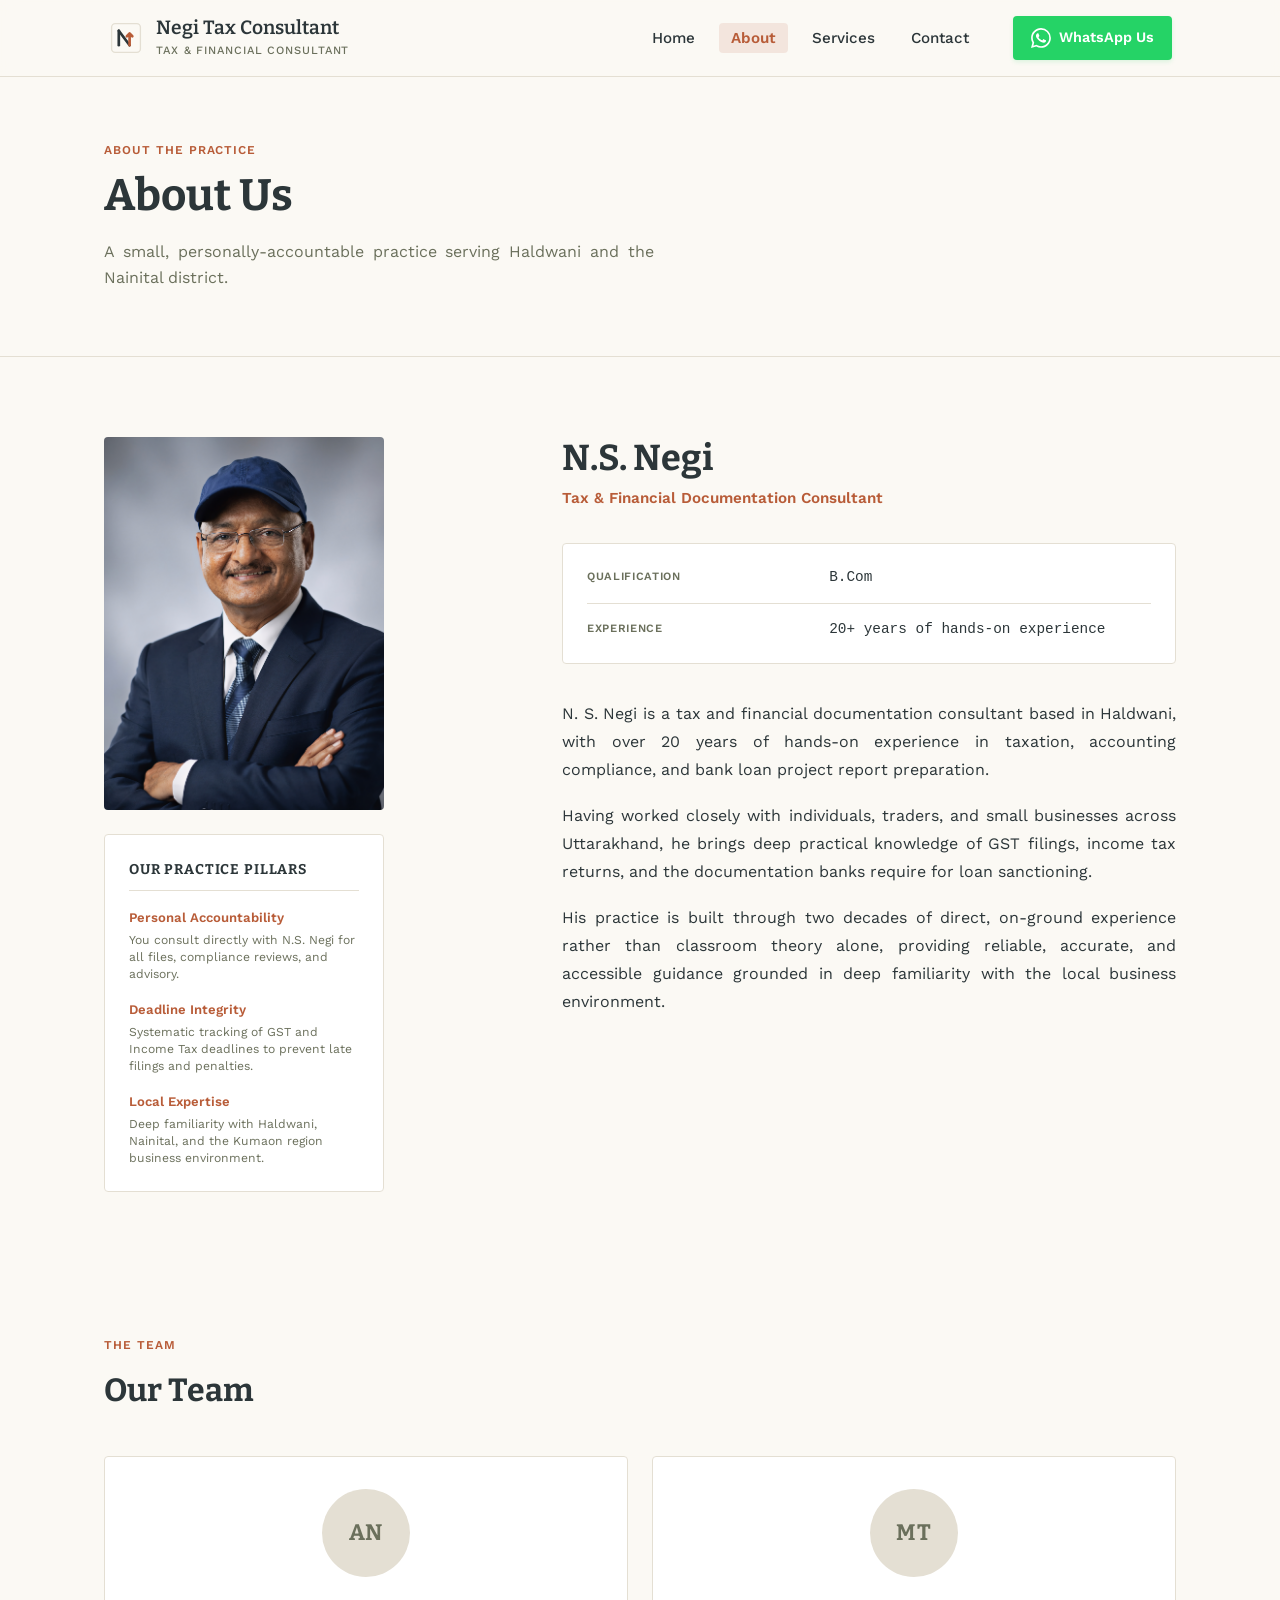
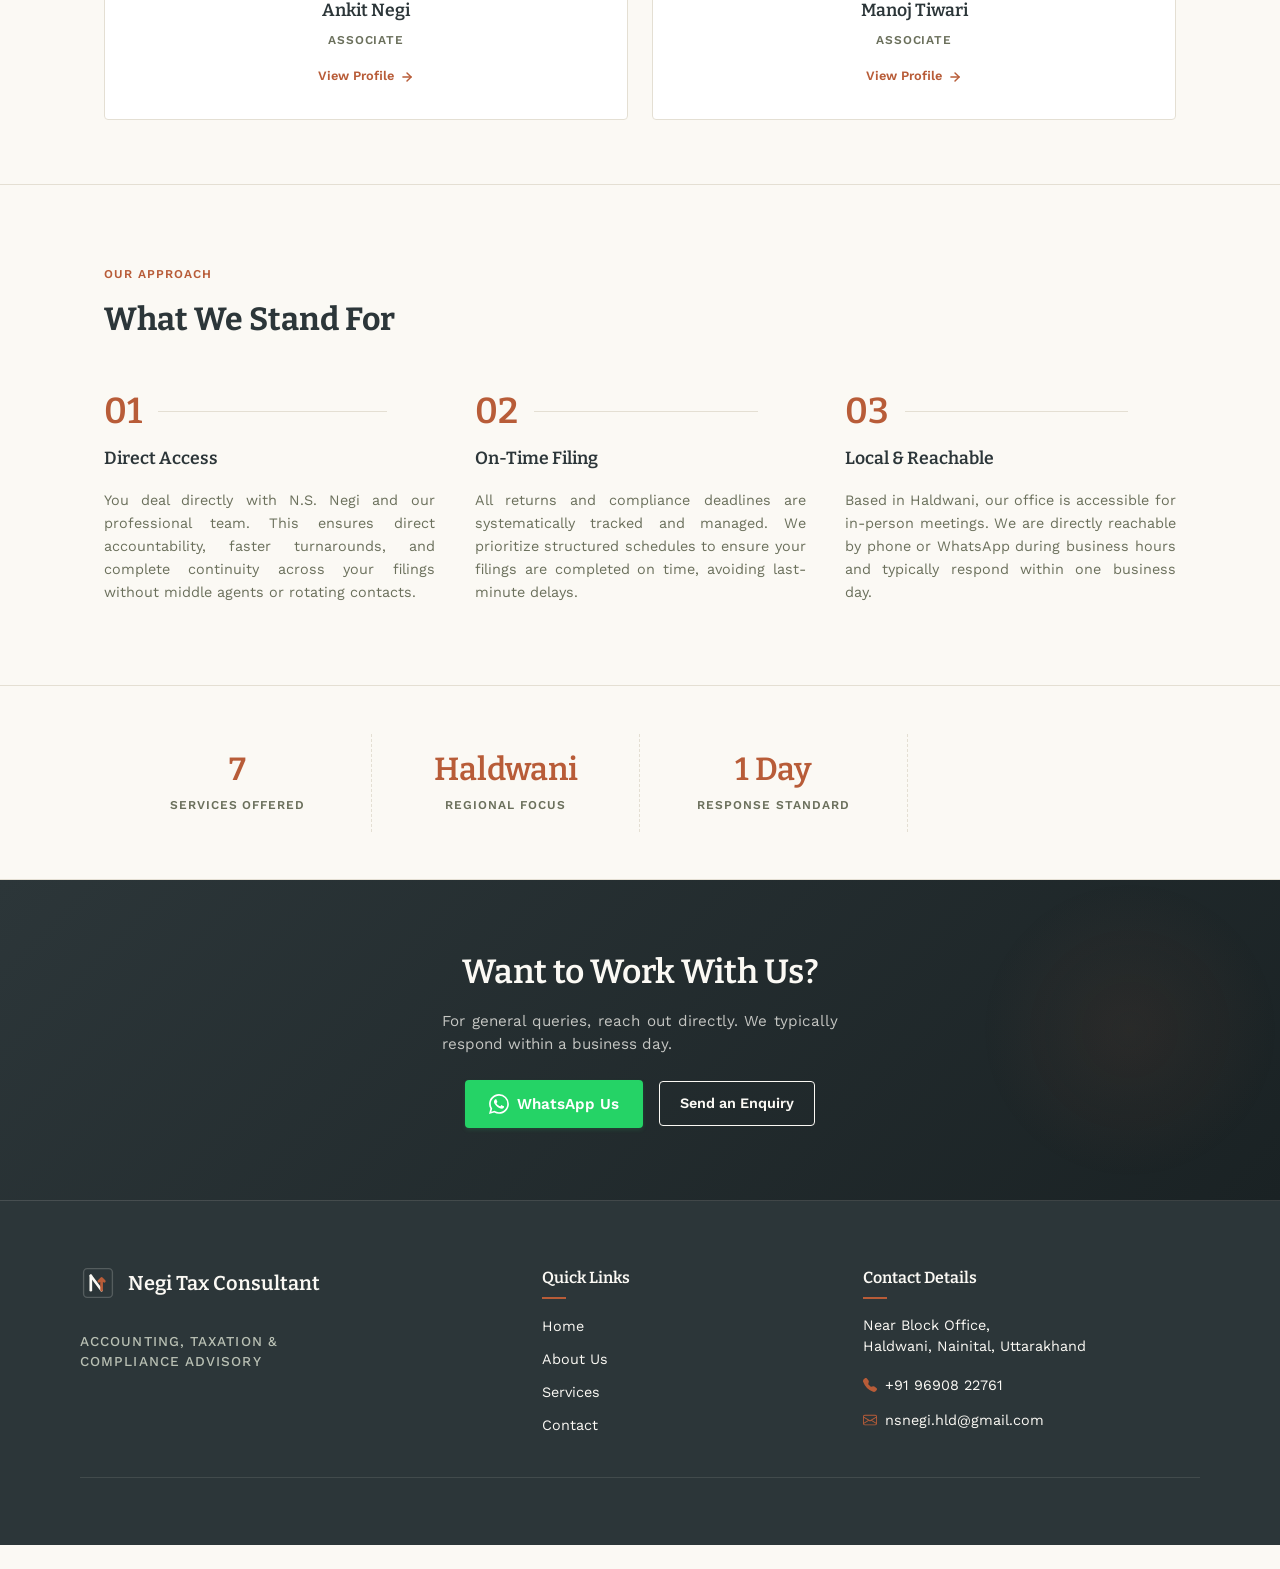
==== commit 07df3f46: "pivot: rebrand to Tax & Financial Documentation Consultant and remove CA/ICAI references" ====
--- a/about.html
+++ b/about.html
@@ -4,7 +4,7 @@
   <meta charset="UTF-8">
   <meta name="viewport" content="width=device-width, initial-scale=1.0">
   <title>About Us | Negi Tax Consultant Haldwani</title>
-  <meta name="description" content="Meet CA N.S. Negi and the team at Negi Tax Consultant, providing reliable financial and tax expertise in Uttarakhand.">
+  <meta name="description" content="Meet N.S. Negi and the team at Negi Tax Consultant, providing reliable financial and tax expertise in Uttarakhand.">
   <link rel="icon" type="image/png" href="assets/logo/logo.png">
   <link rel="stylesheet" href="css/style.css">
   <link rel="stylesheet" href="css/about.css">
@@ -23,7 +23,7 @@
           </svg>
           <div class="brand-text">
             <span class="brand-name">Negi Tax Consultant</span>
-            <span class="brand-tagline">Chartered Accountant</span>
+            <span class="brand-tagline">Tax &amp; Financial Consultant</span>
           </div>
         </a>
         <nav>
@@ -60,14 +60,14 @@
 
         <!-- ── Visual column ── -->
         <div class="ca-profile-visual reveal reveal-left">
-          <img src="assets/Images/character.jpg" alt="CA N.S. Negi, Proprietor — Negi Tax Consultant" class="ca-profile-photo">
+          <img src="assets/Images/character.jpg" alt="N.S. Negi, Proprietor — Negi Tax Consultant" class="ca-profile-photo">
           
           <div class="ca-pillars-card">
             <h3 class="ca-pillars-title">Our Practice Pillars</h3>
             <ul class="ca-pillars-list">
               <li>
                 <span class="pillar-label">Personal Accountability</span>
-                <span class="pillar-desc">You consult directly with CA N.S. Negi for all files, compliance reviews, and advisory.</span>
+                <span class="pillar-desc">You consult directly with N.S. Negi for all files, compliance reviews, and advisory.</span>
               </li>
               <li>
                 <span class="pillar-label">Deadline Integrity</span>
@@ -85,39 +85,25 @@
         <div class="ca-profile-content reveal reveal-right">
 
           <h2 class="ca-profile-name" id="ca-profile-name">N.S. Negi</h2>
-          <p class="ca-profile-role" id="ca-profile-role">Proprietor &amp; Chartered Accountant</p>
+          <p class="ca-profile-role" id="ca-profile-role">Tax &amp; Financial Documentation Consultant</p>
 
           <!-- Credentials card (structured definition list per PRD §4) -->
-          <!-- PLACEHOLDER: All values below are dummy — replace with real confirmed data from N.S. Negi before launch -->
           <dl class="ca-credentials">
             <div class="ca-credential-row">
               <dt>Qualification</dt>
-              <!-- PLACEHOLDER: Confirm FCA (Fellow) vs. ACA (Associate) — legally distinct -->
-              <dd id="ca-credential-qualification">B.Com, FCA (Fellow Chartered Accountant)</dd>
-            </div>
-            <div class="ca-credential-row">
-              <dt>ICAI Membership No.</dt>
-              <!-- PLACEHOLDER: Replace with real ICAI membership number — do not launch with this dummy value -->
-              <dd id="ca-credential-membership">XXXXXX</dd>
-            </div>
-            <div class="ca-credential-row" id="ca-credential-frn-row">
-              <dt>Firm Registration No.</dt>
-              <!-- PLACEHOLDER: Confirm whether FRN applies — omit this entire row if the practice does not have one -->
-              <dd id="ca-credential-frn">XXXXXXX</dd>
+              <dd id="ca-credential-qualification">B.Com</dd>
             </div>
             <div class="ca-credential-row">
               <dt>Experience</dt>
-              <!-- PLACEHOLDER: Confirm exact years in practice -->
-              <dd id="ca-credential-experience">18+ years in practice</dd>
+              <dd id="ca-credential-experience">20+ years of hands-on experience</dd>
             </div>
           </dl>
 
           <!-- Bio — 2–3 paragraphs -->
-          <!-- PLACEHOLDER: Bio below is a structural placeholder. Replace with real content written or approved by N.S. Negi before launch (PRD §3.2 and §7) -->
           <div class="ca-profile-bio" id="ca-profile-bio-container">
-            <p>CA N.S. Negi is a Fellow Chartered Accountant registered with the Institute of Chartered Accountants of India (ICAI), practising in Haldwani, Uttarakhand. His work covers accounting, taxation, and compliance advisory for individuals, traders, and small businesses across the Nainital district.</p>
-            <p>The practice focuses on income tax return filing, GST registration and compliance, accounts bookkeeping, and business and firm registration services. CA Negi personally oversees all client engagements, ensuring accuracy and regulatory compliance at every stage.</p>
-            <p>Based in Haldwani, the practice serves clients across the Kumaon region — including Nainital, Haldwani, Rudrapur, and surrounding areas — providing accessible and reliable financial guidance grounded in familiarity with the local business environment.</p>
+            <p>N. S. Negi is a tax and financial documentation consultant based in Haldwani, with over 20 years of hands-on experience in taxation, accounting compliance, and bank loan project report preparation.</p>
+            <p>Having worked closely with individuals, traders, and small businesses across Uttarakhand, he brings deep practical knowledge of GST filings, income tax returns, and the documentation banks require for loan sanctioning.</p>
+            <p>His practice is built through two decades of direct, on-ground experience rather than classroom theory alone, providing reliable, accurate, and accessible guidance grounded in deep familiarity with the local business environment.</p>
           </div>
 
         </div><!-- /.ca-profile-content -->
@@ -212,7 +198,7 @@
           <div class="stand-for-item reveal-item reveal-right">
             <span class="stand-for-number">01</span>
             <h3 class="stand-for-item-title">Direct Access</h3>
-            <p class="stand-for-item-desc">You deal directly with CA N.S. Negi and our professional team. This ensures direct accountability, faster turnarounds, and complete continuity across your filings without middle agents or rotating contacts.</p>
+            <p class="stand-for-item-desc">You deal directly with N.S. Negi and our professional team. This ensures direct accountability, faster turnarounds, and complete continuity across your filings without middle agents or rotating contacts.</p>
           </div>
           <div class="stand-for-item reveal-item reveal-right">
             <span class="stand-for-number">02</span>
@@ -315,9 +301,6 @@
         </div>
         <hr class="footer-divider">
         <div class="footer-bottom">
-          <div class="footer-disclaimer">
-            <p><strong>ICAI Compliance Disclaimer:</strong> In compliance with the guidelines of the Institute of Chartered Accountants of India (ICAI), this website is for informational purposes only. It is not intended to solicit clients or advertise our services. The contents of this website do not constitute professional advice or opinion.</p>
-          </div>
           <div class="footer-copyright">
             <p>&copy; <span class="dynamic-year">2026</span> Negi Tax Consultant. All rights reserved.</p>
           </div>
--- a/css/style.css
+++ b/css/style.css
@@ -891,6 +891,8 @@
   }
 }
 
+
+
 /* ==========================================================================
    Floating WhatsApp Bubble
    ========================================================================== */
@@ -1148,6 +1150,8 @@
   }
 }
 
+
+
 /* ==========================================================================
    Print Stylesheet
    ========================================================================== */
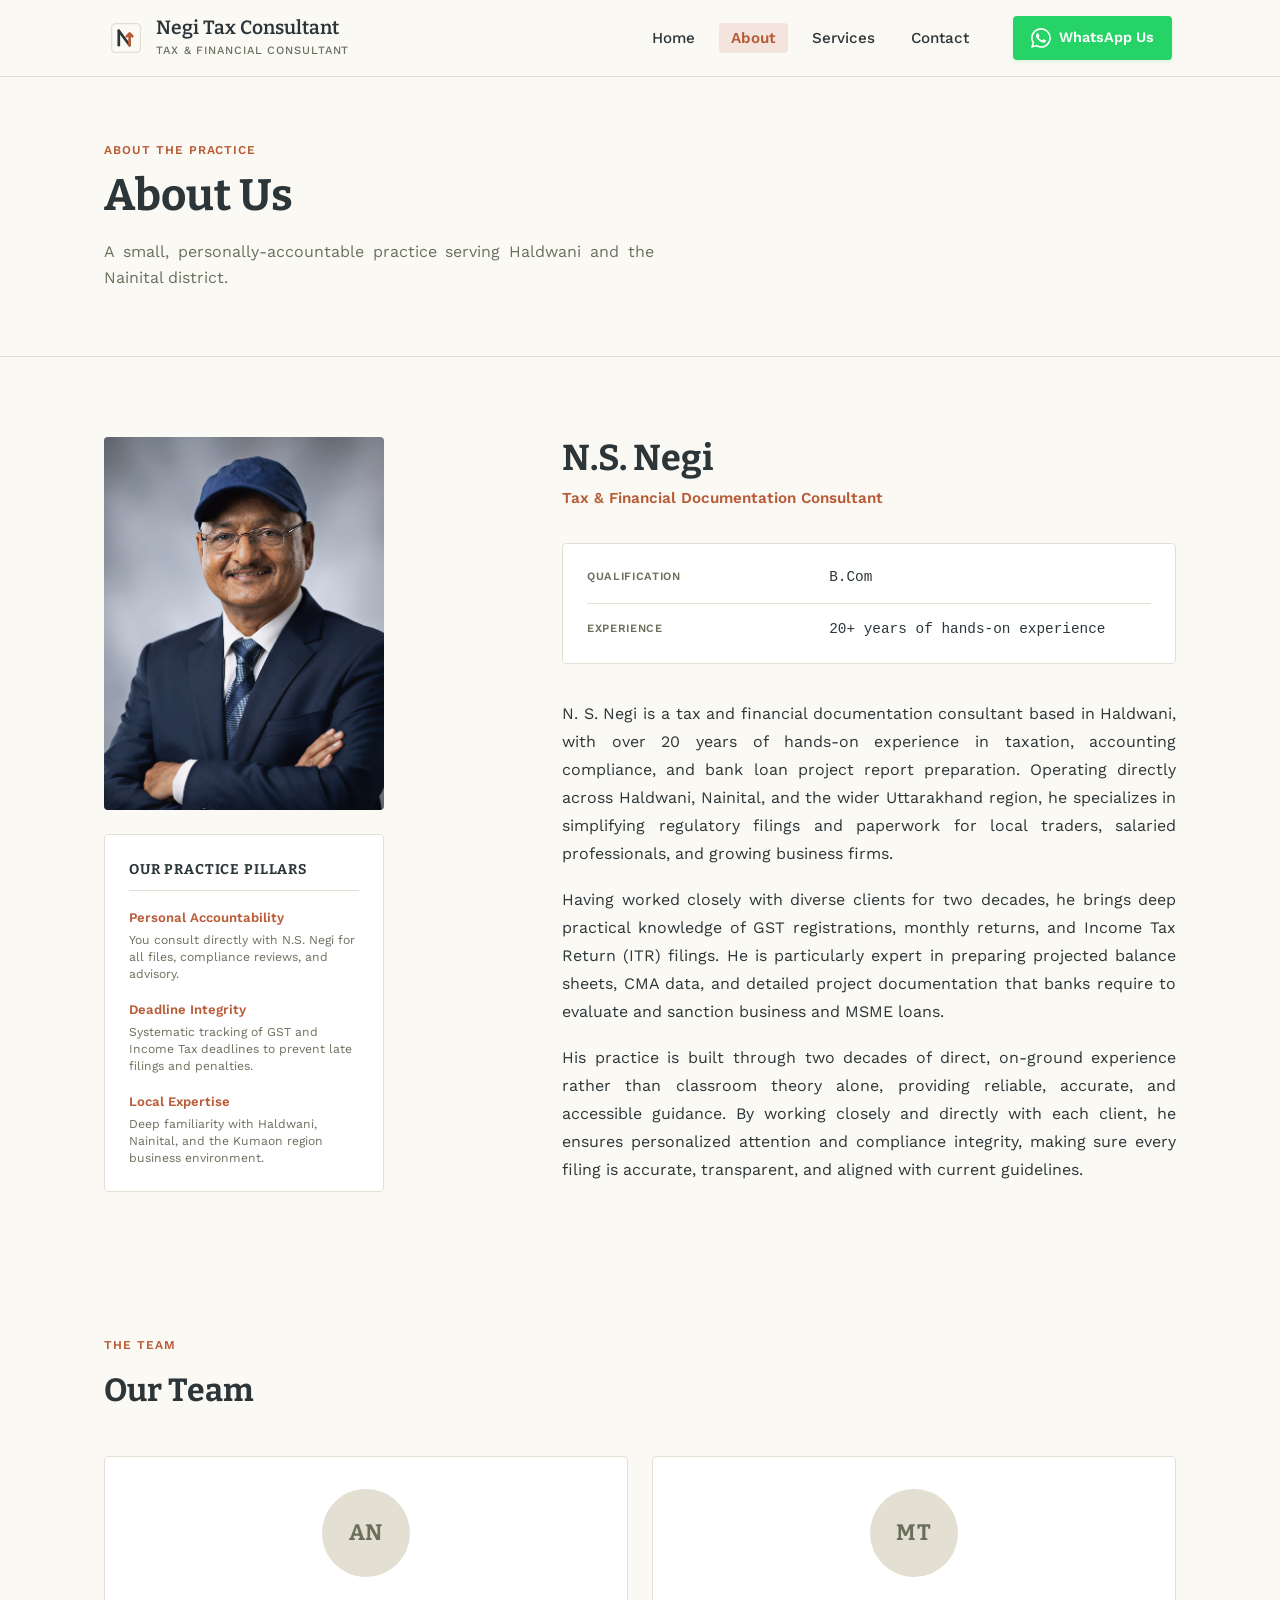
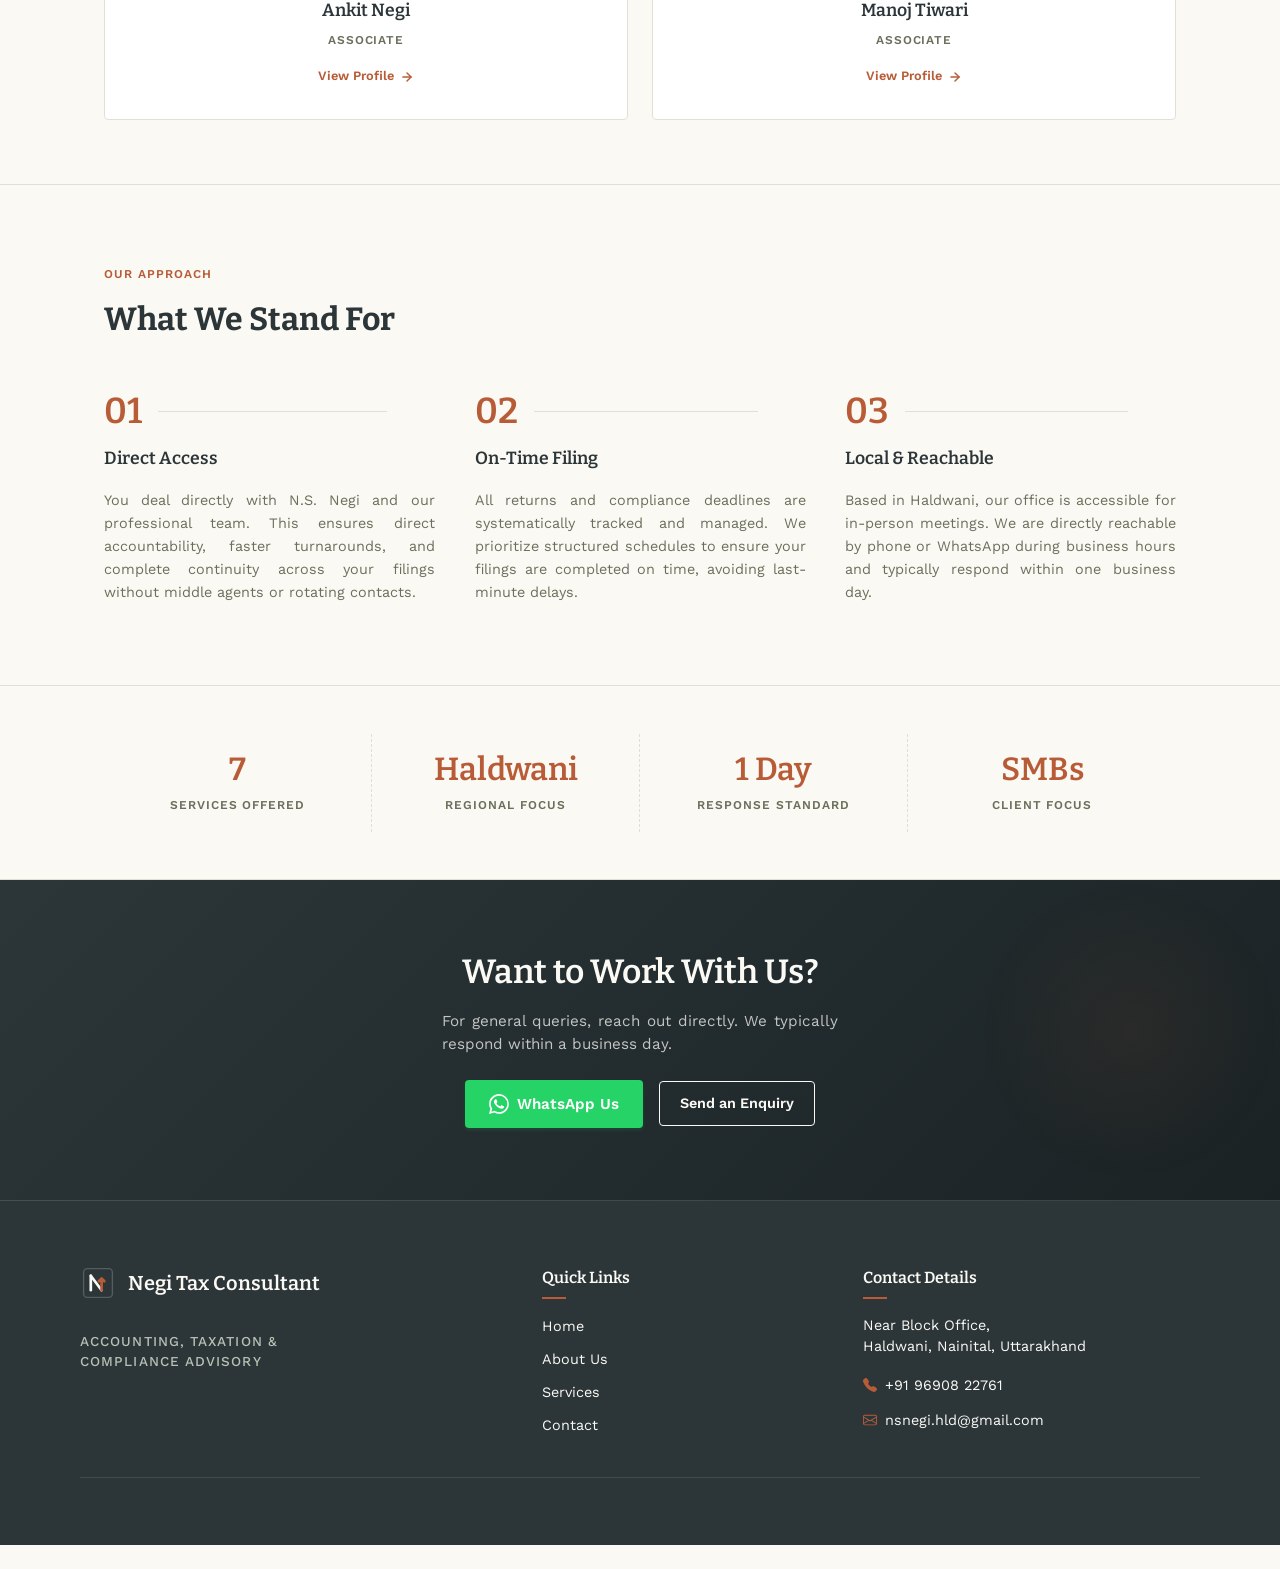
==== commit 9ae96956: "updates" ====
--- a/about.html
+++ b/about.html
@@ -101,9 +101,9 @@
 
           <!-- Bio — 2–3 paragraphs -->
           <div class="ca-profile-bio" id="ca-profile-bio-container">
-            <p>N. S. Negi is a tax and financial documentation consultant based in Haldwani, with over 20 years of hands-on experience in taxation, accounting compliance, and bank loan project report preparation.</p>
-            <p>Having worked closely with individuals, traders, and small businesses across Uttarakhand, he brings deep practical knowledge of GST filings, income tax returns, and the documentation banks require for loan sanctioning.</p>
-            <p>His practice is built through two decades of direct, on-ground experience rather than classroom theory alone, providing reliable, accurate, and accessible guidance grounded in deep familiarity with the local business environment.</p>
+            <p>N. S. Negi is a tax and financial documentation consultant based in Haldwani, with over 20 years of hands-on experience in taxation, accounting compliance, and bank loan project report preparation. Operating directly across Haldwani, Nainital, and the wider Uttarakhand region, he specializes in simplifying regulatory filings and paperwork for local traders, salaried professionals, and growing business firms.</p>
+            <p>Having worked closely with diverse clients for two decades, he brings deep practical knowledge of GST registrations, monthly returns, and Income Tax Return (ITR) filings. He is particularly expert in preparing projected balance sheets, CMA data, and detailed project documentation that banks require to evaluate and sanction business and MSME loans.</p>
+            <p>His practice is built through two decades of direct, on-ground experience rather than classroom theory alone, providing reliable, accurate, and accessible guidance. By working closely and directly with each client, he ensures personalized attention and compliance integrity, making sure every filing is accurate, transparent, and aligned with current guidelines.</p>
           </div>
 
         </div><!-- /.ca-profile-content -->
--- a/css/about.css
+++ b/css/about.css
@@ -628,22 +628,44 @@
   
   .credentials-grid {
     grid-template-columns: repeat(2, 1fr);
-    gap: 16px 0;
-  }
-
-  /* Adjust borders for 2x2 grid layout */
-  .credential-item:nth-child(even) {
-    border-right: none;
-  }
-  
-  .credential-item:nth-child(odd) {
-    border-right: 1px dashed var(--color-border);
-  }
-
-  /* Add horizontal separator for first row on tablet/mobile */
+    gap: 0;
+    position: relative;
+  }
+
+  /* Remove individual cell borders on tablet/mobile */
+  .credential-item {
+    border: none !important;
+  }
+
+  /* Draw a continuous vertical dashed line centered horizontally */
+  .credentials-grid::before {
+    content: '';
+    position: absolute;
+    top: 0;
+    bottom: 0;
+    left: 50%;
+    width: 0;
+    border-left: 1px dashed var(--color-border);
+    transform: translateX(-50%);
+    pointer-events: none;
+  }
+
+  /* Draw a continuous horizontal dashed line centered vertically */
+  .credentials-grid::after {
+    content: '';
+    position: absolute;
+    left: 0;
+    right: 0;
+    top: 50%;
+    height: 0;
+    border-top: 1px dashed var(--color-border);
+    transform: translateY(-50%);
+    pointer-events: none;
+  }
+
+  /* Add padding to simulate row gaps cleanly */
   .credential-item:nth-child(1),
   .credential-item:nth-child(2) {
-    border-bottom: 1px dashed var(--color-border);
     padding-bottom: 24px;
   }
 
